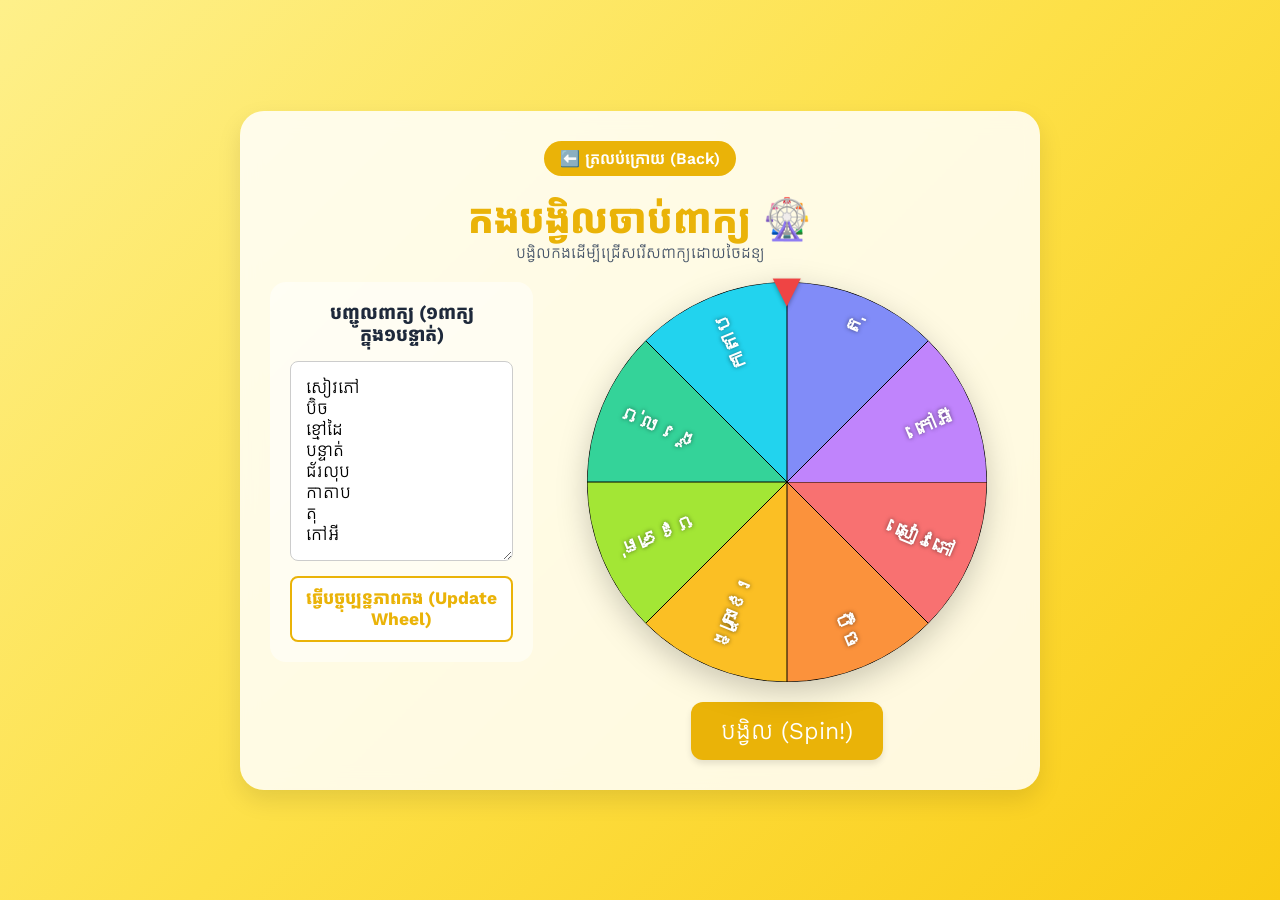
==== index.html @ 0db19d14 "Add files via upload" ====
<!DOCTYPE html>
<html lang="km">
<head>
    <meta charset="UTF-8">
    <meta name="viewport" content="width=device-width, initial-scale=1.0">
    <title>កងបង្វិលចាប់ពាក្យ - Word Spinner</title>
    <link rel="preconnect" href="https://fonts.googleapis.com">
    <link rel="preconnect" href="https://fonts.gstatic.com" crossorigin>
    <link href="https://fonts.googleapis.com/css2?family=Kantumruy+Pro:wght@400;600;700&family=Outfit:wght@400;600;700&display=swap" rel="stylesheet">
    <link rel="shortcut icon" href="../../icon/icon.png" type="image/png">
    <link rel="stylesheet" href="style.css">
</head>
<body>
    <div class="app-container" style="max-width: 800px;">
        <header class="app-header">
            <a href="../../index.html" class="btn-back">⬅️ ត្រលប់ក្រោយ (Back)</a>
            <h1 style="color: #eab308;">កងបង្វិលចាប់ពាក្យ 🎡</h1>
            <p>បង្វិលកងដើម្បីជ្រើសរើសពាក្យដោយចៃដន្យ</p>
        </header>

        <main class="spinner-area">
            <div class="input-section">
                <h3>បញ្ជូលពាក្យ (១ពាក្យក្នុង១បន្ទាត់)</h3>
                <textarea id="items-input" rows="8">សៀវភៅ
ប៊ិច
ខ្មៅដៃ
បន្ទាត់
ជ័រលុប
កាតាប
តុ
កៅអី</textarea>
                <button id="btn-update" class="btn-secondary">ធ្វើបច្ចុប្បន្នភាពកង (Update Wheel)</button>
            </div>
            
            <div class="wheel-section">
                <div class="wheel-container">
                    <canvas id="wheel-canvas" width="400" height="400"></canvas>
                    <div class="pointer">▼</div>
                </div>
                <button id="btn-spin" class="btn-large" style="background: #eab308; margin-top: 20px;">បង្វិល (Spin!)</button>
            </div>
        </main>

        <!-- Result Modal -->
        <div id="result-modal" class="modal hidden">
            <div class="modal-content">
                <h2>ទទួលបាន៖</h2>
                <h1 id="result-text" style="color: #eab308; font-size: 3rem; margin: 20px 0;">?</h1>
                <button id="btn-close-modal" class="btn-large">បិទ (Close)</button>
            </div>
        </div>
    </div>

    <script src="script.js"></script>
</body>
</html>
---- style.css ----
:root {
    --primary: #3b82f6;
    --secondary: #f43f5e;
    --bg-gradient: linear-gradient(135deg, #dbeafe, #bfdbfe, #93c5fd);
    --glass-bg: rgba(255, 255, 255, 0.85);
    --text-dark: #1e293b;
    --success: #22c55e;
    --error: #ef4444;
}

* { box-sizing: border-box; margin: 0; padding: 0; }

body {
    font-family: 'Kantumruy Pro', 'Outfit', sans-serif;
    background: var(--bg-gradient);
    min-height: 100vh;
    display: flex;
    justify-content: center;
    align-items: center;
    padding: 20px;
    color: var(--text-dark);
}

.app-container {
    width: 100%; max-width: 600px;
    background: var(--glass-bg);
    backdrop-filter: blur(10px);
    border-radius: 24px;
    padding: 30px;
    box-shadow: 0 10px 25px rgba(0,0,0,0.1);
    text-align: center;
}

.btn-back {
    display: inline-block; padding: 8px 16px;
    background: var(--primary); color: #fff;
    border-radius: 20px; text-decoration: none;
    margin-bottom: 20px; font-weight: 600;
}

.app-header h1 { font-size: 2.5rem; color: var(--primary); }
.app-header p { margin-bottom: 20px; color: #475569; }

.status-bar {
    display: flex; justify-content: space-between;
    font-size: 1.5rem; font-weight: 700;
    margin-bottom: 20px; padding: 15px;
    background: #fff; border-radius: 12px;
}
.score { color: var(--primary); }
.timer { color: var(--secondary); }

.screen { display: none; }
.screen.active { display: block; animation: fadeIn 0.3s; }

@keyframes fadeIn { from { opacity: 0; } to { opacity: 1; } }

.btn-large {
    background: var(--primary); color: white;
    border: none; padding: 15px 30px;
    font-size: 1.5rem; font-family: inherit;
    border-radius: 12px; cursor: pointer;
    box-shadow: 0 4px 6px rgba(0,0,0,0.1);
}
.btn-large:hover { background: #2563eb; transform: translateY(-2px); }

.equation-box {
    font-size: 4rem; font-weight: 700; font-family: 'Outfit', sans-serif;
    margin: 30px 0; display: flex; justify-content: center; gap: 15px;
}
.question-mark { color: var(--secondary); }

.options-grid {
    display: grid; grid-template-columns: 1fr 1fr; gap: 15px;
}
.option-btn {
    background: #fff; border: 2px solid var(--primary);
    color: var(--primary); font-size: 2rem; font-weight: 700;
    padding: 20px; border-radius: 16px; cursor: pointer;
    transition: all 0.2s; font-family: 'Outfit', sans-serif;
}
.option-btn:hover { background: var(--primary); color: #fff; }
.option-btn.correct { background: var(--success); border-color: var(--success); color: #fff; }
.option-btn.wrong { background: var(--error); border-color: var(--error); color: #fff; }

#end-screen h2 { font-size: 3rem; color: var(--secondary); margin-bottom: 10px; }
#end-screen p { font-size: 1.5rem; margin-bottom: 30px; }

/* word-spinner specific styles */
:root {
    --primary: #eab308; /* Yellow */
    --bg-gradient: linear-gradient(135deg, #fef08a, #fde047, #facc15);
}

.spinner-area {
    display: flex;
    flex-wrap: wrap;
    gap: 30px;
    align-items: flex-start;
}

.input-section {
    flex: 1;
    min-width: 250px;
    display: flex;
    flex-direction: column;
    gap: 15px;
    background: rgba(255,255,255,0.5);
    padding: 20px;
    border-radius: 16px;
}

textarea {
    width: 100%;
    padding: 15px;
    border-radius: 8px;
    border: 1px solid #ccc;
    font-family: 'Kantumruy Pro', sans-serif;
    font-size: 1.1rem;
    resize: vertical;
}

.btn-secondary {
    background: #fff;
    color: var(--primary);
    border: 2px solid var(--primary);
    padding: 10px;
    border-radius: 8px;
    font-weight: bold;
    cursor: pointer;
    font-size: 1.1rem;
    font-family: inherit;
    transition: 0.3s;
}

.btn-secondary:hover {
    background: var(--primary);
    color: #fff;
}

.wheel-section {
    flex: 2;
    min-width: 300px;
    display: flex;
    flex-direction: column;
    align-items: center;
}

.wheel-container {
    position: relative;
    width: 400px;
    height: 400px;
    filter: drop-shadow(0 10px 15px rgba(0,0,0,0.2));
}

#wheel-canvas {
    width: 100%;
    height: 100%;
    border-radius: 50%;
    transition: transform cubic-bezier(0.17, 0.67, 0.12, 0.99);
}

.pointer {
    position: absolute;
    top: -20px;
    left: 50%;
    transform: translateX(-50%);
    font-size: 3rem;
    color: #ef4444;
    text-shadow: 0 2px 4px rgba(0,0,0,0.3);
    z-index: 10;
}

/* Modal */
.modal {
    position: fixed;
    top: 0; left: 0; width: 100%; height: 100%;
    background: rgba(0,0,0,0.6);
    display: flex;
    justify-content: center;
    align-items: center;
    z-index: 1000;
}

.modal.hidden {
    display: none;
}

.modal-content {
    background: #fff;
    padding: 40px;
    border-radius: 24px;
    text-align: center;
    box-shadow: 0 25px 50px -12px rgba(0,0,0,0.25);
    animation: popIn 0.4s cubic-bezier(0.175, 0.885, 0.32, 1.275);
    min-width: 300px;
}

@keyframes popIn {
    from { transform: scale(0.8); opacity: 0; }
    to { transform: scale(1); opacity: 1; }
}

@media (max-width: 768px) {
    .wheel-container { width: 300px; height: 300px; }
}
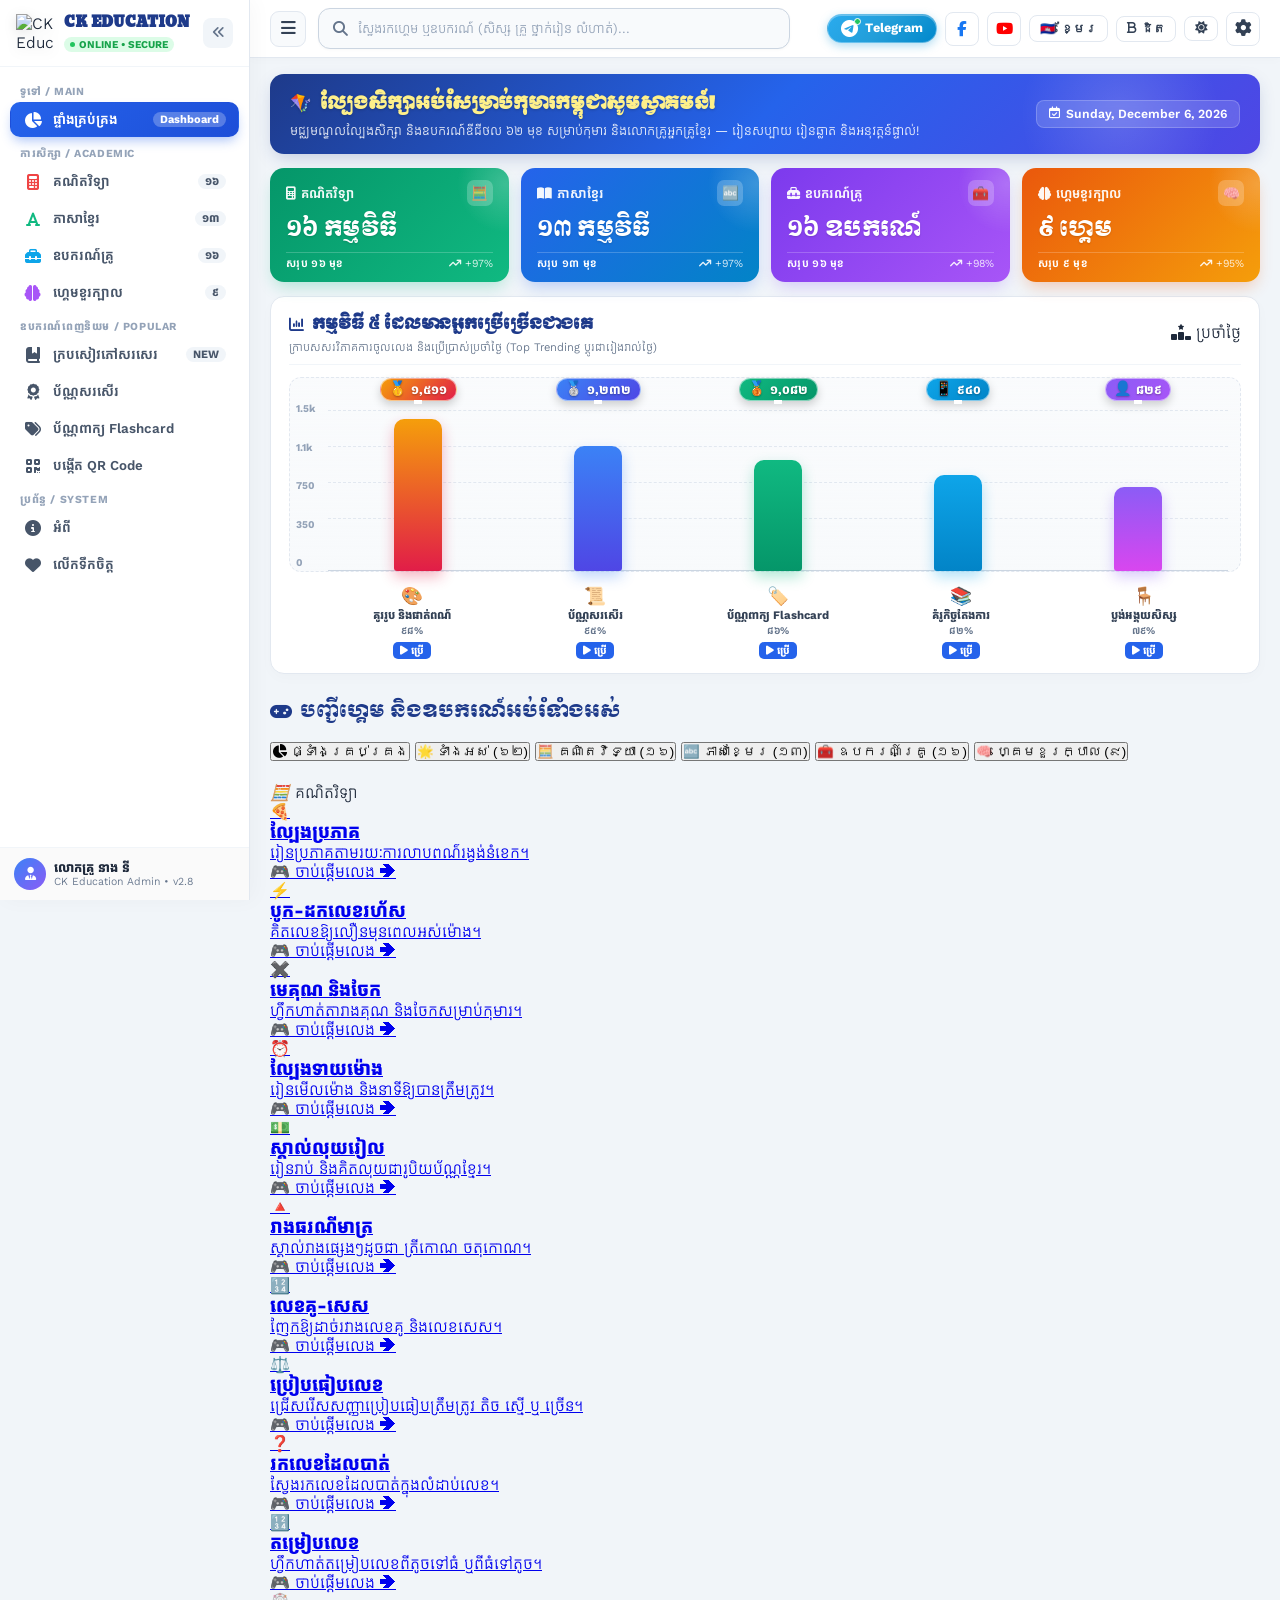
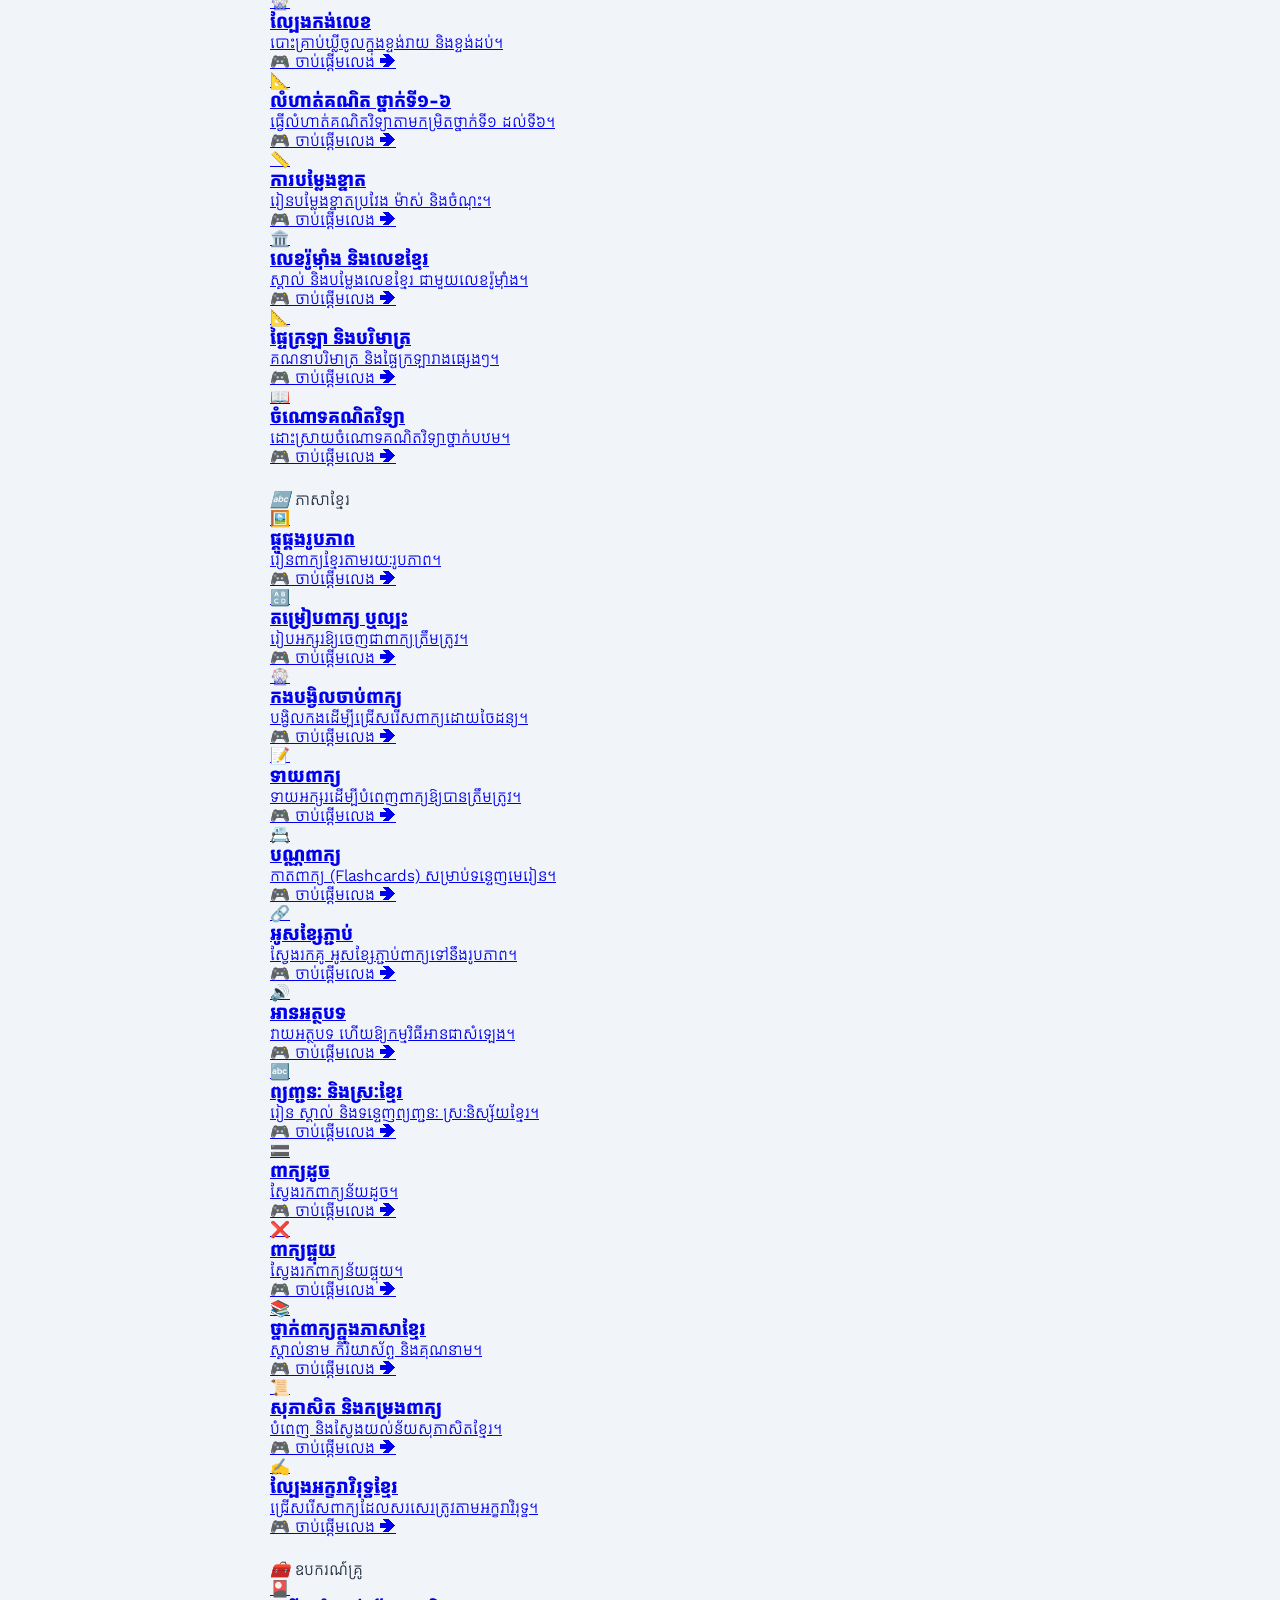
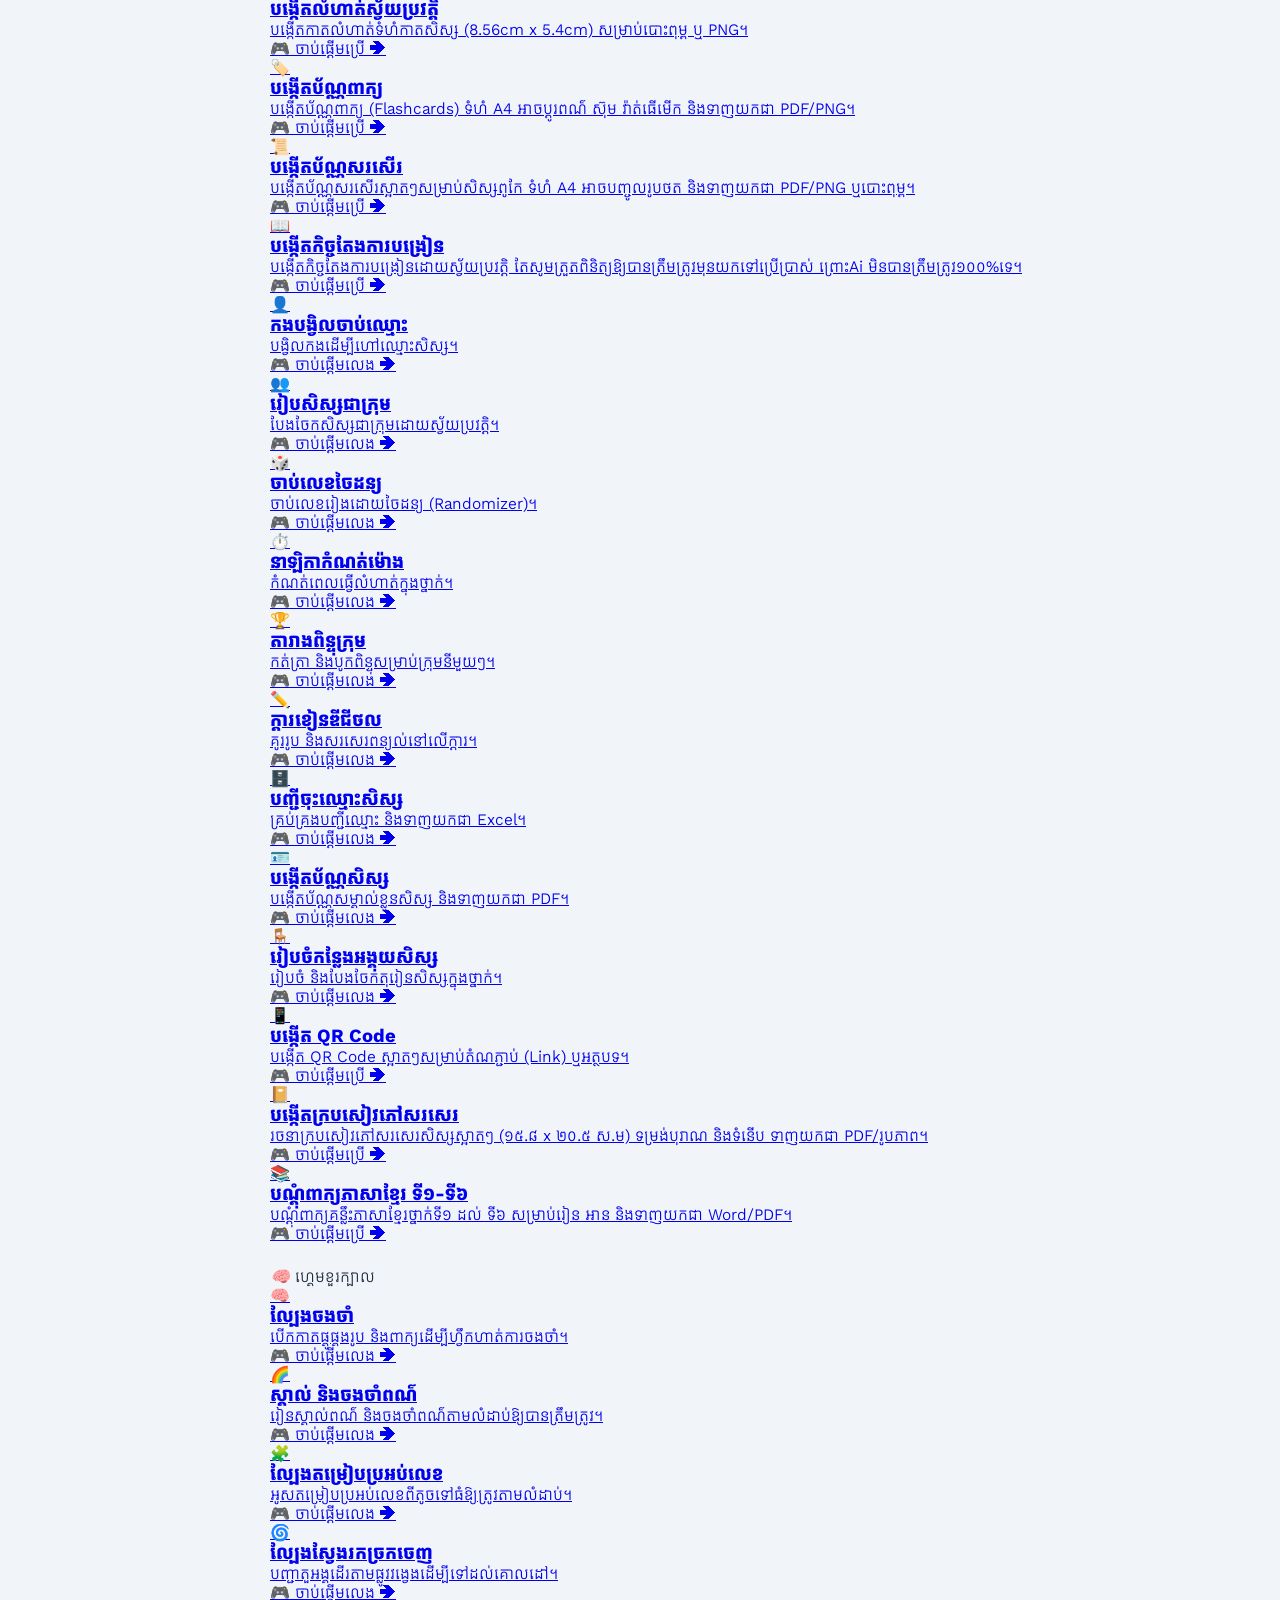
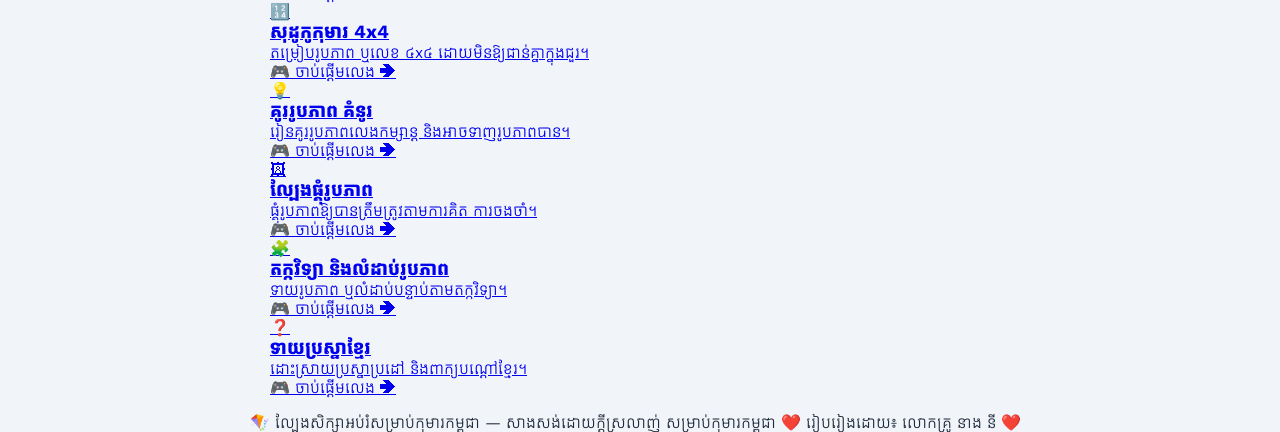
==== commit c649a796: "Add files via upload" ====
--- a/index.html
+++ b/index.html
@@ -1,56 +1,3210 @@
 <!DOCTYPE html>
 <html lang="km">
+
 <head>
-    <meta charset="UTF-8">
-    <meta name="viewport" content="width=device-width, initial-scale=1.0">
-    <title>កងបង្វិលចាប់ពាក្យ - Word Spinner</title>
-    <link rel="preconnect" href="https://fonts.googleapis.com">
-    <link rel="preconnect" href="https://fonts.gstatic.com" crossorigin>
-    <link href="https://fonts.googleapis.com/css2?family=Kantumruy+Pro:wght@400;600;700&family=Outfit:wght@400;600;700&display=swap" rel="stylesheet">
-    <link rel="shortcut icon" href="../../icon/icon.png" type="image/png">
-    <link rel="stylesheet" href="style.css">
+  <meta charset="UTF-8">
+  <meta name="viewport" content="width=device-width, initial-scale=1.0">
+  <title>CK Education — ល្បែងសិក្សាសម្រាប់កុមារកម្ពុជា</title>
+  <link rel="shortcut icon" href="icon/icon.png" type="image/png">
+  <link rel="stylesheet" href="assets/theme.css">
+  <link rel="stylesheet" href="https://cdnjs.cloudflare.com/ajax/libs/font-awesome/6.4.0/css/all.min.css">
+  <link
+    href="https://fonts.googleapis.com/css2?family=Battambang:wght@400;600;700&family=Moul&family=Kantumruy+Pro:wght@400;500;600;700&display=swap"
+    rel="stylesheet">
+
+  <style>
+    :root {
+      --sidebar-width: 250px;
+      --primary-blue: #1e40af;
+      --primary-gradient: linear-gradient(135deg, #1e40af 0%, #3b82f6 100%);
+      --bg-dashboard: #f1f5f9;
+      --card-bg: #ffffff;
+      --card-border: rgba(226, 232, 240, 0.8);
+      --text-main: #1e293b;
+      --text-muted: #64748b;
+    }
+
+    * {
+      box-sizing: border-box;
+      margin: 0;
+      padding: 0;
+    }
+
+    body {
+      font-family: 'Kantumruy Pro', 'Battambang', sans-serif;
+      background-color: var(--bg-dashboard);
+      color: var(--text-main);
+      min-height: 100vh;
+      overflow-x: hidden;
+      transition: background-color 0.3s ease;
+    }
+
+    .font-moul {
+      font-family: 'Moul', cursive;
+    }
+
+    /* Font Weight Customization (Bold vs Regular) */
+    body.font-regular {
+      font-weight: 400 !important;
+    }
+
+    body.font-regular h1,
+    body.font-regular h2,
+    body.font-regular h3,
+    body.font-regular h4,
+    body.font-regular span,
+    body.font-regular p,
+    body.font-regular div,
+    body.font-regular button,
+    body.font-regular a,
+    body.font-regular input {
+      font-weight: 400;
+    }
+
+    body.font-regular .font-bold {
+      font-weight: 500 !important;
+    }
+
+    body.font-regular .font-moul {
+      font-family: 'Moul', cursive !important;
+    }
+
+    /* App Layout Container */
+    .app-layout {
+      display: flex;
+      min-height: 100vh;
+      width: 100%;
+      position: relative;
+    }
+
+    /* Sidebar Styling (Supports In/Out Collapse) */
+    .sidebar {
+      width: var(--sidebar-width);
+      background: #ffffff;
+      border-right: 1px solid #e2e8f0;
+      display: flex;
+      flex-direction: column;
+      position: fixed;
+      top: 0;
+      bottom: 0;
+      left: 0;
+      z-index: 1000;
+      transition: transform 0.3s cubic-bezier(0.4, 0, 0.2, 1), width 0.3s ease;
+      box-shadow: 4px 0 20px rgba(0, 0, 0, 0.03);
+    }
+
+    /* Collapsed Sidebar Mode */
+    body.sidebar-collapsed .sidebar {
+      transform: translateX(-100%);
+    }
+
+    body.sidebar-collapsed .main-content {
+      margin-left: 0;
+    }
+
+    .sidebar-brand {
+      padding: 14px 16px;
+      display: flex;
+      align-items: center;
+      justify-content: space-between;
+      border-bottom: 1px solid #f1f5f9;
+    }
+
+    .brand-left {
+      display: flex;
+      align-items: center;
+      gap: 10px;
+    }
+
+    .brand-icon {
+      width: 38px;
+      height: 38px;
+      object-fit: contain;
+      filter: drop-shadow(0 3px 6px rgba(0, 0, 0, 0.1));
+    }
+
+    .brand-info h2 {
+      font-family: 'Moul', cursive;
+      font-size: 0.9rem;
+      color: #1e3a8a;
+      line-height: 1.2;
+    }
+
+    .brand-badge {
+      display: inline-flex;
+      align-items: center;
+      gap: 4px;
+      font-size: 0.65rem;
+      font-weight: 700;
+      color: #16a34a;
+      background: #dcfce7;
+      padding: 1px 6px;
+      border-radius: 999px;
+      margin-top: 2px;
+    }
+
+    .brand-badge::before {
+      content: '';
+      width: 5px;
+      height: 5px;
+      background: #22c55e;
+      border-radius: 50%;
+      animation: pulseGreen 2s infinite;
+    }
+
+    .sidebar-toggle-close {
+      background: #f1f5f9;
+      border: none;
+      width: 30px;
+      height: 30px;
+      border-radius: 8px;
+      color: #64748b;
+      cursor: pointer;
+      display: flex;
+      align-items: center;
+      justify-content: center;
+      transition: all 0.2s;
+    }
+
+    .sidebar-toggle-close:hover {
+      background: #e2e8f0;
+      color: #1e293b;
+    }
+
+    .sidebar-menu {
+      flex: 1;
+      padding: 10px 10px;
+      overflow-y: auto;
+    }
+
+    .menu-section-title {
+      font-size: 0.68rem;
+      font-weight: 700;
+      text-transform: uppercase;
+      letter-spacing: 0.6px;
+      color: #94a3b8;
+      padding: 8px 10px 4px;
+    }
+
+    .menu-item {
+      display: flex;
+      align-items: center;
+      gap: 10px;
+      padding: 8px 12px;
+      border-radius: 10px;
+      color: #475569;
+      font-size: 0.85rem;
+      font-weight: 600;
+      text-decoration: none;
+      transition: all 0.2s ease;
+      margin-bottom: 2px;
+      cursor: pointer;
+      border: 1px solid transparent;
+    }
+
+    .menu-item i {
+      font-size: 1rem;
+      width: 20px;
+      text-align: center;
+    }
+
+    .menu-item:hover {
+      background: #f8fafc;
+      color: #2563eb;
+      transform: translateX(2px);
+    }
+
+    .menu-item.active {
+      background: linear-gradient(135deg, #2563eb 0%, #1d4ed8 100%);
+      color: #ffffff;
+      box-shadow: 0 6px 12px -3px rgba(37, 99, 235, 0.4);
+    }
+
+    .menu-item.active i {
+      color: #ffffff;
+    }
+
+    .menu-count {
+      margin-left: auto;
+      font-size: 0.7rem;
+      padding: 1px 7px;
+      border-radius: 999px;
+      background: #f1f5f9;
+      color: #475569;
+      font-weight: 700;
+    }
+
+    .menu-item.active .menu-count {
+      background: rgba(255, 255, 255, 0.25);
+      color: #ffffff;
+    }
+
+    .sidebar-footer {
+      padding: 10px 14px;
+      border-top: 1px solid #f1f5f9;
+      display: flex;
+      align-items: center;
+      gap: 8px;
+      background: #fafafa;
+    }
+
+    .admin-avatar {
+      width: 32px;
+      height: 32px;
+      border-radius: 50%;
+      background: linear-gradient(135deg, #3b82f6 0%, #8b5cf6 100%);
+      display: flex;
+      align-items: center;
+      justify-content: center;
+      color: white;
+      font-size: 0.8rem;
+    }
+
+    .admin-info {
+      flex: 1;
+      overflow: hidden;
+    }
+
+    .admin-name {
+      font-size: 0.8rem;
+      font-weight: 700;
+      color: #1e293b;
+      white-space: nowrap;
+      overflow: hidden;
+      text-overflow: ellipsis;
+    }
+
+    .admin-role {
+      font-size: 0.68rem;
+      color: #64748b;
+    }
+
+    /* Main Content Area */
+    .main-content {
+      margin-left: var(--sidebar-width);
+      flex: 1;
+      min-width: 0;
+      display: flex;
+      flex-direction: column;
+      min-height: 100vh;
+      transition: margin-left 0.3s cubic-bezier(0.4, 0, 0.2, 1);
+    }
+
+    /* Top Sticky Navigation Bar */
+    .top-navbar {
+      background: #ffffff;
+      padding: 8px 20px;
+      display: flex;
+      align-items: center;
+      justify-content: space-between;
+      gap: 14px;
+      position: sticky;
+      top: 0;
+      z-index: 900;
+      border-bottom: 1px solid #e2e8f0;
+      box-shadow: 0 2px 10px rgba(0, 0, 0, 0.02);
+    }
+
+    .nav-left {
+      display: flex;
+      align-items: center;
+      gap: 12px;
+      flex: 1;
+      max-width: 520px;
+    }
+
+    /* Sidebar Toggle Button */
+    .sidebar-toggle-btn {
+      background: #f8fafc;
+      border: 1px solid #e2e8f0;
+      width: 36px;
+      height: 36px;
+      border-radius: 9px;
+      color: #334155;
+      font-size: 1.05rem;
+      cursor: pointer;
+      display: flex;
+      align-items: center;
+      justify-content: center;
+      transition: all 0.2s;
+      flex-shrink: 0;
+    }
+
+    .sidebar-toggle-btn:hover {
+      background: #2563eb;
+      color: white;
+      border-color: #2563eb;
+      box-shadow: 0 4px 10px rgba(37, 99, 235, 0.25);
+    }
+
+    .search-box-wrapper {
+      position: relative;
+      width: 100%;
+      display: flex;
+      align-items: center;
+      background: #f8fafc;
+      border: 1.5px solid #cbd5e1;
+      border-radius: 12px;
+      padding: 0 10px 0 14px;
+      gap: 10px;
+      transition: all 0.25s cubic-bezier(0.4, 0, 0.2, 1);
+      box-shadow: 0 1px 3px rgba(0, 0, 0, 0.03);
+    }
+
+    .search-box-wrapper:focus-within {
+      background: #ffffff;
+      border-color: #2563eb;
+      box-shadow: 0 0 0 3.5px rgba(37, 99, 235, 0.15), 0 2px 8px rgba(37, 99, 235, 0.08);
+    }
+
+    .search-icon {
+      color: #64748b;
+      font-size: 0.95rem;
+      flex-shrink: 0;
+      pointer-events: none;
+      transition: all 0.2s ease;
+      display: flex;
+      align-items: center;
+      justify-content: center;
+    }
+
+    .search-box-wrapper:focus-within .search-icon {
+      color: #2563eb;
+      transform: scale(1.1);
+    }
+
+    .search-box {
+      width: 100%;
+      flex: 1;
+      min-width: 0;
+      background: transparent !important;
+      border: none !important;
+      outline: none !important;
+      padding: 9px 0 !important;
+      font-size: 0.88rem;
+      line-height: 1.5;
+      color: #1e293b;
+      font-family: 'Kantumruy Pro', 'Battambang', sans-serif;
+      box-shadow: none !important;
+    }
+
+    .search-box::placeholder {
+      color: #94a3b8;
+      opacity: 1;
+      font-size: 0.84rem;
+    }
+
+    .search-clear-btn {
+      background: transparent;
+      border: none;
+      color: #94a3b8;
+      font-size: 1rem;
+      cursor: pointer;
+      padding: 4px;
+      display: none;
+      align-items: center;
+      justify-content: center;
+      border-radius: 50%;
+      transition: all 0.2s ease;
+      flex-shrink: 0;
+      line-height: 1;
+    }
+
+    .search-clear-btn:hover {
+      color: #ef4444;
+      transform: scale(1.18);
+    }
+
+    .search-clear-btn.visible {
+      display: flex;
+    }
+
+    .nav-right {
+      display: flex;
+      align-items: center;
+      gap: 8px;
+    }
+
+    .nav-pill {
+      display: inline-flex;
+      align-items: center;
+      gap: 5px;
+      padding: 5px 10px;
+      border-radius: 8px;
+      font-size: 0.78rem;
+      font-weight: 600;
+      border: 1px solid #e2e8f0;
+      background: #ffffff;
+      color: #334155;
+      cursor: pointer;
+      transition: all 0.2s ease;
+    }
+
+    .nav-pill:hover {
+      background: #f8fafc;
+      border-color: #cbd5e1;
+    }
+
+    /* Setting Dropdown Styling */
+    .setting-dropdown-wrapper {
+      position: relative;
+    }
+
+    .setting-btn {
+      width: 34px;
+      height: 34px;
+      border-radius: 8px;
+      display: flex;
+      align-items: center;
+      justify-content: center;
+      font-size: 1.05rem;
+      cursor: pointer;
+      color: #334155;
+      background: #ffffff;
+      border: 1px solid #e2e8f0;
+      transition: all 0.25s ease;
+      padding: 0;
+    }
+
+    .setting-btn:hover,
+    .setting-btn.active {
+      background: #f1f5f9;
+      color: #2563eb;
+      border-color: #cbd5e1;
+      transform: rotate(35deg);
+    }
+
+    .setting-dropdown-menu {
+      display: none;
+      position: absolute;
+      right: 0;
+      top: calc(100% + 8px);
+      min-width: 170px;
+      background: #ffffff;
+      border: 1px solid #e2e8f0;
+      border-radius: 12px;
+      box-shadow: 0 12px 30px rgba(0, 0, 0, 0.12);
+      padding: 6px;
+      z-index: 1100;
+      animation: fadeIn 0.2s ease;
+    }
+
+    .setting-dropdown-menu.show {
+      display: block;
+    }
+
+    .dropdown-item {
+      display: flex;
+      align-items: center;
+      gap: 10px;
+      padding: 9px 12px;
+      border-radius: 8px;
+      color: #334155;
+      font-size: 0.85rem;
+      font-weight: 600;
+      text-decoration: none;
+      cursor: pointer;
+      transition: all 0.15s ease;
+    }
+
+    .dropdown-item:hover {
+      background: #f8fafc;
+      color: #2563eb;
+      transform: translateX(3px);
+    }
+
+    .dropdown-item i {
+      font-size: 1rem;
+      width: 18px;
+      text-align: center;
+    }
+
+    /* Friendly Telegram Live Header Button */
+    .telegram-nav-btn {
+      display: inline-flex;
+      align-items: center;
+      gap: 7px;
+      padding: 5px 13px;
+      border-radius: 999px;
+      font-size: 0.8rem;
+      font-weight: 700;
+      text-decoration: none;
+      color: #ffffff !important;
+      background: linear-gradient(135deg, #2AABEE 0%, #229ED9 50%, #0088cc 100%);
+      box-shadow: 0 3px 10px rgba(34, 158, 217, 0.35), inset 0 1px 0 rgba(255, 255, 255, 0.3);
+      transition: all 0.25s cubic-bezier(0.34, 1.56, 0.64, 1);
+      position: relative;
+      overflow: hidden;
+      user-select: none;
+      border: 1px solid rgba(255, 255, 255, 0.3);
+      flex-shrink: 0;
+    }
+
+    .telegram-nav-btn::before {
+      content: '';
+      position: absolute;
+      top: 0;
+      left: -120%;
+      width: 60%;
+      height: 100%;
+      background: linear-gradient(90deg, transparent, rgba(255, 255, 255, 0.45), transparent);
+      transform: skewX(-25deg);
+      animation: tgShimmer 3.5s infinite;
+    }
+
+    .telegram-nav-btn:hover {
+      transform: translateY(-2px) scale(1.04);
+      box-shadow: 0 6px 20px rgba(34, 158, 217, 0.5), 0 0 0 2px rgba(42, 171, 238, 0.4);
+      color: #ffffff !important;
+    }
+
+    .telegram-nav-btn:active {
+      transform: translateY(0) scale(0.98);
+    }
+
+    .tg-icon-box {
+      display: flex;
+      align-items: center;
+      justify-content: center;
+      position: relative;
+    }
+
+    .tg-icon-box i {
+      font-size: 1.1rem;
+      color: #ffffff;
+      display: inline-block;
+      animation: tgPlaneFly 3s ease-in-out infinite;
+      transform-origin: center center;
+    }
+
+    .tg-live-dot {
+      position: absolute;
+      top: -2px;
+      right: -3px;
+      width: 7px;
+      height: 7px;
+      background-color: #22c55e;
+      border-radius: 50%;
+      border: 1.5px solid #ffffff;
+      animation: tgDotPulse 1.8s infinite;
+    }
+
+    .tg-text {
+      font-family: 'Kantumruy Pro', sans-serif;
+      letter-spacing: 0.2px;
+      line-height: 1;
+    }
+
+    /* Live Animations for Telegram */
+    @keyframes tgPlaneFly {
+
+      0%,
+      100% {
+        transform: translateY(0) rotate(0deg);
+      }
+
+      25% {
+        transform: translateY(-2px) rotate(-8deg) scale(1.08);
+      }
+
+      50% {
+        transform: translateY(0) rotate(0deg);
+      }
+
+      75% {
+        transform: translateY(1px) rotate(4deg) scale(0.96);
+      }
+    }
+
+    @keyframes tgDotPulse {
+      0% {
+        box-shadow: 0 0 0 0 rgba(34, 197, 94, 0.7);
+        transform: scale(0.95);
+      }
+
+      70% {
+        box-shadow: 0 0 0 6px rgba(34, 197, 94, 0);
+        transform: scale(1.15);
+      }
+
+      100% {
+        box-shadow: 0 0 0 0 rgba(34, 197, 94, 0);
+        transform: scale(0.95);
+      }
+    }
+
+    @keyframes tgShimmer {
+
+      0%,
+      60% {
+        left: -120%;
+      }
+
+      100% {
+        left: 220%;
+      }
+    }
+
+    /* Dark Mode Telegram */
+    body.dark-mode .telegram-nav-btn {
+      background: linear-gradient(135deg, #0284c7 0%, #0369a1 100%) !important;
+      box-shadow: 0 3px 12px rgba(2, 132, 199, 0.5), inset 0 1px 0 rgba(255, 255, 255, 0.25) !important;
+      border: 1px solid rgba(56, 189, 248, 0.4) !important;
+    }
+
+    body.dark-mode .telegram-nav-btn:hover {
+      box-shadow: 0 6px 22px rgba(56, 189, 248, 0.6), 0 0 0 2px rgba(56, 189, 248, 0.5) !important;
+    }
+
+    @media (max-width: 580px) {
+      .telegram-nav-btn .tg-text {
+        display: none;
+      }
+
+      .telegram-nav-btn {
+        padding: 6px 9px;
+      }
+    }
+
+    /* Social Navigation Buttons (Facebook, YouTube) */
+    .social-nav-btn {
+      display: inline-flex;
+      align-items: center;
+      justify-content: center;
+      width: 34px;
+      height: 34px;
+      border-radius: 8px;
+      font-size: 0.95rem;
+      text-decoration: none;
+      border: 1px solid #e2e8f0;
+      background: #ffffff;
+      transition: all 0.25s cubic-bezier(0.34, 1.56, 0.64, 1);
+      flex-shrink: 0;
+    }
+
+    .social-nav-btn.facebook-btn {
+      color: #1877f2;
+    }
+
+    .social-nav-btn.facebook-btn:hover {
+      background: #1877f2;
+      color: #ffffff !important;
+      border-color: #1877f2;
+      transform: translateY(-2px) scale(1.08);
+      box-shadow: 0 4px 12px rgba(24, 119, 242, 0.35);
+    }
+
+    .social-nav-btn.youtube-btn {
+      color: #ff0000;
+    }
+
+    .social-nav-btn.youtube-btn:hover {
+      background: #ff0000;
+      color: #ffffff !important;
+      border-color: #ff0000;
+      transform: translateY(-2px) scale(1.08);
+      box-shadow: 0 4px 12px rgba(255, 0, 0, 0.35);
+    }
+
+    .social-nav-btn:active {
+      transform: translateY(0) scale(0.96);
+    }
+
+    /* Dark Mode Social Buttons */
+    body.dark-mode .social-nav-btn {
+      background: #1e293b;
+      border-color: #334155;
+    }
+
+    body.dark-mode .social-nav-btn.facebook-btn {
+      color: #60a5fa;
+    }
+
+    body.dark-mode .social-nav-btn.facebook-btn:hover {
+      background: #1877f2;
+      color: #ffffff !important;
+      border-color: #1877f2;
+      box-shadow: 0 4px 14px rgba(24, 119, 242, 0.5);
+    }
+
+    body.dark-mode .social-nav-btn.youtube-btn {
+      color: #f87171;
+    }
+
+    body.dark-mode .social-nav-btn.youtube-btn:hover {
+      background: #ff0000;
+      color: #ffffff !important;
+      border-color: #ff0000;
+      box-shadow: 0 4px 14px rgba(255, 0, 0, 0.5);
+    }
+
+    /* Dashboard Body Container */
+    .dashboard-body {
+      padding: 16px 20px;
+      display: flex;
+      flex-direction: column;
+      gap: 14px;
+    }
+
+    /* Dashboard View Section Wrapper */
+    .dashboard-section-wrapper {
+      display: flex;
+      flex-direction: column;
+      gap: 14px;
+      transition: all 0.3s ease;
+    }
+
+    /* Welcome Banner */
+    .welcome-banner {
+      background: linear-gradient(135deg, #1e3a8a 0%, #2563eb 50%, #4f46e5 100%);
+      border-radius: 14px;
+      padding: 14px 20px;
+      color: #ffffff;
+      display: flex;
+      align-items: center;
+      justify-content: space-between;
+      position: relative;
+      overflow: hidden;
+      box-shadow: 0 6px 18px -4px rgba(30, 58, 138, 0.25);
+    }
+
+    .welcome-banner::before {
+      content: '';
+      position: absolute;
+      width: 200px;
+      height: 200px;
+      background: radial-gradient(circle, rgba(255, 255, 255, 0.15) 0%, rgba(255, 255, 255, 0) 70%);
+      top: -60px;
+      right: 40px;
+      border-radius: 50%;
+      pointer-events: none;
+    }
+
+    .welcome-text h1 {
+      font-family: 'Moul', cursive;
+      font-size: 1.08rem;
+      color: #fef08a;
+      text-shadow: 0 1px 3px rgba(0, 0, 0, 0.2);
+      margin-bottom: 3px;
+      display: flex;
+      align-items: center;
+      gap: 8px;
+    }
+
+    .welcome-text p {
+      font-size: 0.82rem;
+      opacity: 0.92;
+      line-height: 1.4;
+    }
+
+    .welcome-date-badge {
+      display: inline-flex;
+      align-items: center;
+      gap: 6px;
+      background: rgba(255, 255, 255, 0.15);
+      backdrop-filter: blur(6px);
+      padding: 6px 12px;
+      border-radius: 8px;
+      border: 1px solid rgba(255, 255, 255, 0.2);
+      font-size: 0.78rem;
+      font-weight: 600;
+      white-space: nowrap;
+    }
+
+    /* Vibrant Stat Cards Grid */
+    .stat-cards-grid {
+      display: grid;
+      grid-template-columns: repeat(4, 1fr);
+      gap: 12px;
+    }
+
+    .stat-card {
+      border-radius: 14px;
+      padding: 12px 16px;
+      color: #ffffff;
+      position: relative;
+      overflow: hidden;
+      box-shadow: 0 8px 18px -4px rgba(0, 0, 0, 0.12);
+      transition: transform 0.25s ease, box-shadow 0.25s ease;
+      display: flex;
+      flex-direction: column;
+      justify-content: space-between;
+      min-height: 96px;
+      cursor: pointer;
+      user-select: none;
+    }
+
+    .stat-card:hover {
+      transform: translateY(-3px);
+      box-shadow: 0 12px 24px -5px rgba(0, 0, 0, 0.2);
+    }
+
+    .stat-card::after {
+      content: '';
+      position: absolute;
+      top: -30%;
+      right: -20%;
+      width: 100px;
+      height: 100px;
+      background: radial-gradient(circle, rgba(255, 255, 255, 0.2) 0%, rgba(255, 255, 255, 0) 70%);
+      border-radius: 50%;
+      pointer-events: none;
+    }
+
+    .card-gradient-green {
+      background: linear-gradient(135deg, #059669 0%, #10b981 100%);
+      box-shadow: 0 8px 16px -4px rgba(16, 185, 129, 0.3);
+    }
+
+    .card-gradient-blue {
+      background: linear-gradient(135deg, #2563eb 0%, #0284c7 100%);
+      box-shadow: 0 8px 16px -4px rgba(37, 99, 235, 0.3);
+    }
+
+    .card-gradient-purple {
+      background: linear-gradient(135deg, #7c3aed 0%, #a855f7 100%);
+      box-shadow: 0 8px 16px -4px rgba(139, 92, 246, 0.3);
+    }
+
+    .card-gradient-orange {
+      background: linear-gradient(135deg, #ea580c 0%, #f59e0b 100%);
+      box-shadow: 0 8px 16px -4px rgba(234, 88, 12, 0.3);
+    }
+
+    .stat-card-header {
+      display: flex;
+      justify-content: space-between;
+      align-items: center;
+    }
+
+    .stat-title {
+      font-size: 0.82rem;
+      font-weight: 600;
+      opacity: 0.95;
+      display: flex;
+      align-items: center;
+      gap: 5px;
+      white-space: nowrap;
+    }
+
+    .stat-icon-badge {
+      width: 26px;
+      height: 26px;
+      border-radius: 7px;
+      background: rgba(255, 255, 255, 0.22);
+      display: flex;
+      align-items: center;
+      justify-content: center;
+      font-size: 0.85rem;
+      backdrop-filter: blur(4px);
+    }
+
+    .stat-value {
+      font-family: 'Moul', cursive;
+      font-size: 1.32rem;
+      margin: 4px 0 2px 0;
+      letter-spacing: 0.3px;
+      white-space: nowrap;
+      text-shadow: 0 1px 2px rgba(0, 0, 0, 0.15);
+    }
+
+    .stat-footer {
+      display: flex;
+      justify-content: space-between;
+      align-items: center;
+      font-size: 0.68rem;
+      border-top: 1px solid rgba(255, 255, 255, 0.2);
+      padding-top: 4px;
+      margin-top: 2px;
+    }
+
+    .stat-status {
+      font-weight: 600;
+      text-transform: uppercase;
+      letter-spacing: 0.3px;
+    }
+
+    .stat-category {
+      opacity: 0.9;
+    }
+
+    /* Secondary Metric Strip */
+    .secondary-stat-grid {
+      display: grid;
+      grid-template-columns: repeat(4, 1fr);
+      gap: 12px;
+    }
+
+    .sub-card {
+      background: #ffffff;
+      border: 1px solid #e2e8f0;
+      border-radius: 12px;
+      padding: 10px 14px;
+      display: flex;
+      align-items: center;
+      justify-content: space-between;
+      box-shadow: 0 3px 10px rgba(0, 0, 0, 0.02);
+      transition: all 0.2s ease;
+      cursor: pointer;
+    }
+
+    .sub-card:hover {
+      border-color: #cbd5e1;
+      transform: translateY(-2px);
+    }
+
+    .sub-card-left {
+      display: flex;
+      align-items: center;
+      gap: 10px;
+    }
+
+    .sub-card-icon {
+      width: 34px;
+      height: 34px;
+      border-radius: 10px;
+      display: flex;
+      align-items: center;
+      justify-content: center;
+      font-size: 1.15rem;
+    }
+
+    .sub-card-title {
+      font-size: 0.76rem;
+      font-weight: 700;
+      color: #475569;
+      line-height: 1.2;
+    }
+
+    .sub-card-num {
+      font-family: 'Moul', cursive;
+      font-size: 0.98rem;
+      color: #1e293b;
+      margin-top: 1px;
+    }
+
+    .sub-card-trend {
+      font-size: 0.7rem;
+      font-weight: 700;
+      padding: 2px 6px;
+      border-radius: 6px;
+      display: inline-flex;
+      align-items: center;
+      gap: 3px;
+    }
+
+    .trend-green {
+      background: #dcfce7;
+      color: #15803d;
+    }
+
+    .trend-blue {
+      background: #e0f2fe;
+      color: #0369a1;
+    }
+
+    .trend-purple {
+      background: #f3e8ff;
+      color: #7e22ce;
+    }
+
+    .trend-amber {
+      background: #fef3c7;
+      color: #b45309;
+    }
+
+    /* Analytics Grid (Top 5 Chart) */
+    .dashboard-analytics-grid {
+      display: grid;
+      grid-template-columns: 1fr;
+      gap: 14px;
+    }
+
+    .panel-card {
+      background: #ffffff;
+      border-radius: 14px;
+      border: 1px solid #e2e8f0;
+      padding: 14px 18px;
+      box-shadow: 0 4px 14px rgba(0, 0, 0, 0.02);
+    }
+
+    .panel-header {
+      display: flex;
+      justify-content: space-between;
+      align-items: center;
+      margin-bottom: 12px;
+      border-bottom: 1px solid #f1f5f9;
+      padding-bottom: 10px;
+    }
+
+    .panel-title {
+      font-family: 'Moul', cursive;
+      font-size: 0.94rem;
+      color: #1e3a8a;
+      display: flex;
+      align-items: center;
+      gap: 8px;
+    }
+
+    .panel-subtitle {
+      font-size: 0.72rem;
+      color: #64748b;
+      font-weight: normal;
+      margin-top: 2px;
+    }
+
+    /* Column Bar Chart (ក្រាបសសរ) Styling */
+    .column-chart-wrapper {
+      display: flex;
+      flex-direction: column;
+      gap: 6px;
+      margin-top: 4px;
+    }
+
+    .column-chart-stage {
+      position: relative;
+      height: 195px;
+      display: flex;
+      align-items: flex-end;
+      justify-content: space-around;
+      padding: 34px 12px 0 38px;
+      background: linear-gradient(180deg, rgba(248, 250, 252, 0.8) 0%, rgba(241, 245, 249, 0.5) 100%);
+      border-radius: 12px;
+      border: 1px dashed #e2e8f0;
+    }
+
+    .chart-grid-line {
+      position: absolute;
+      left: 38px;
+      right: 12px;
+      height: 1px;
+      border-top: 1px dashed #e2e8f0;
+      pointer-events: none;
+    }
+
+    .chart-grid-line.line-100 {
+      top: 32px;
+    }
+
+    .chart-grid-line.line-75 {
+      top: 68px;
+    }
+
+    .chart-grid-line.line-50 {
+      top: 104px;
+    }
+
+    .chart-grid-line.line-25 {
+      top: 140px;
+    }
+
+    .chart-grid-line.line-0 {
+      bottom: 0px;
+      border-top: 1.5px solid #cbd5e1;
+    }
+
+    .chart-y-axis {
+      position: absolute;
+      left: 6px;
+      top: 24px;
+      bottom: 2px;
+      display: flex;
+      flex-direction: column;
+      justify-content: space-between;
+      font-size: 0.65rem;
+      font-weight: 700;
+      color: #94a3b8;
+      pointer-events: none;
+    }
+
+    .chart-column-item {
+      display: flex;
+      flex-direction: column;
+      align-items: center;
+      justify-content: flex-end;
+      height: 100%;
+      width: 16%;
+      position: relative;
+      cursor: pointer;
+      z-index: 2;
+    }
+
+    .column-bar {
+      width: 100%;
+      max-width: 48px;
+      border-radius: 10px 10px 3px 3px;
+      position: relative;
+      transition: height 1s cubic-bezier(0.34, 1.56, 0.64, 1), transform 0.25s ease, filter 0.25s ease;
+      box-shadow: 0 4px 10px rgba(0, 0, 0, 0.1);
+      display: flex;
+      justify-content: center;
+    }
+
+    .chart-column-item:hover .column-bar {
+      transform: scaleY(1.02) scaleX(1.05);
+      filter: brightness(1.12);
+      box-shadow: 0 8px 18px rgba(0, 0, 0, 0.2);
+    }
+
+    .bar-rank-1 {
+      background: linear-gradient(180deg, #f59e0b 0%, #e11d48 100%);
+      box-shadow: 0 6px 14px rgba(225, 29, 72, 0.32);
+    }
+
+    .bar-rank-2 {
+      background: linear-gradient(180deg, #3b82f6 0%, #4f46e5 100%);
+      box-shadow: 0 6px 14px rgba(59, 130, 246, 0.32);
+    }
+
+    .bar-rank-3 {
+      background: linear-gradient(180deg, #10b981 0%, #059669 100%);
+      box-shadow: 0 6px 14px rgba(16, 185, 129, 0.32);
+    }
+
+    .bar-rank-4 {
+      background: linear-gradient(180deg, #0ea5e9 0%, #0284c7 100%);
+      box-shadow: 0 6px 14px rgba(14, 165, 233, 0.32);
+    }
+
+    .bar-rank-5 {
+      background: linear-gradient(180deg, #8b5cf6 0%, #d946ef 100%);
+      box-shadow: 0 6px 14px rgba(139, 92, 246, 0.32);
+    }
+
+    /* Floating Metric Badges with Clear Numbers & Icons */
+    .column-floating-badge {
+      position: absolute;
+      top: -34px;
+      display: inline-flex;
+      align-items: center;
+      justify-content: center;
+      gap: 4px;
+      padding: 3px 8px;
+      border-radius: 999px;
+      font-size: 0.8rem;
+      font-weight: 700;
+      font-family: 'Kantumruy Pro', sans-serif;
+      white-space: nowrap;
+      box-shadow: 0 4px 10px rgba(0, 0, 0, 0.18);
+      transition: transform 0.25s cubic-bezier(0.34, 1.56, 0.64, 1), box-shadow 0.25s ease;
+      color: #ffffff;
+      border: 1px solid rgba(255, 255, 255, 0.5);
+      text-shadow: 0 1px 2px rgba(0, 0, 0, 0.3);
+      z-index: 5;
+    }
+
+    .badge-rank-1 {
+      background: linear-gradient(135deg, #f59e0b 0%, #e11d48 100%);
+    }
+
+    .badge-rank-2 {
+      background: linear-gradient(135deg, #3b82f6 0%, #4f46e5 100%);
+    }
+
+    .badge-rank-3 {
+      background: linear-gradient(135deg, #10b981 0%, #059669 100%);
+    }
+
+    .badge-rank-4 {
+      background: linear-gradient(135deg, #0ea5e9 0%, #0284c7 100%);
+    }
+
+    .badge-rank-5 {
+      background: linear-gradient(135deg, #8b5cf6 0%, #a855f7 100%);
+    }
+
+    .column-floating-badge .badge-icon {
+      font-size: 0.88rem;
+      line-height: 1;
+      display: inline-block;
+    }
+
+    .column-floating-badge .badge-num {
+      font-weight: 700;
+      font-size: 0.78rem;
+      letter-spacing: 0.2px;
+    }
+
+    .chart-column-item:hover .column-floating-badge {
+      transform: translateY(-4px) scale(1.1);
+      box-shadow: 0 8px 18px rgba(0, 0, 0, 0.28);
+    }
+
+    .column-floating-badge::after {
+      content: '';
+      position: absolute;
+      bottom: -4px;
+      left: 50%;
+      transform: translateX(-50%);
+      border-width: 4px 4px 0 4px;
+      border-style: solid;
+      border-color: inherit transparent transparent transparent;
+    }
+
+    .column-label-row {
+      display: flex;
+      justify-content: space-around;
+      padding: 8px 8px 0 34px;
+      gap: 4px;
+    }
+
+    .column-label-item {
+      width: 16%;
+      text-align: center;
+      display: flex;
+      flex-direction: column;
+      align-items: center;
+      gap: 2px;
+    }
+
+    .column-app-icon {
+      font-size: 1.1rem;
+      transition: transform 0.2s;
+    }
+
+    .column-label-item:hover .column-app-icon {
+      transform: scale(1.2) translateY(-2px);
+    }
+
+    .column-app-name {
+      font-size: 0.72rem;
+      font-weight: 700;
+      color: #334155;
+      line-height: 1.2;
+      white-space: nowrap;
+      overflow: hidden;
+      text-overflow: ellipsis;
+      max-width: 100%;
+    }
+
+    .column-app-count {
+      font-size: 0.64rem;
+      color: #64748b;
+      font-weight: 600;
+    }
+
+    .column-action-btn {
+      margin-top: 3px;
+      display: inline-flex;
+      align-items: center;
+      gap: 3px;
+      padding: 2px 7px;
+      border-radius: 5px;
+      font-size: 0.65rem;
+      font-weight: 700;
+      color: #ffffff;
+      background: #2563eb;
+      text-decoration: none;
+      transition: all 0.2s;
+    }
+
+    .column-action-btn:hover {
+      background: #1d4ed8;
+      transform: translateY(-1px);
+      box-shadow: 0 3px 8px rgba(37, 99, 235, 0.3);
+    }
+
+    /* Games Explorer Section */
+    .explorer-header {
+      display: flex;
+      flex-wrap: wrap;
+      align-items: center;
+      justify-content: space-between;
+      gap: 12px;
+      margin-top: 8px;
+    }
+
+    .explorer-title {
+      font-family: 'Moul', cursive;
+      font-size: 1.1rem;
+      color: #1e3a8a;
+      display: flex;
+      align-items: center;
+      gap: 8px;
+    }
+
+    .games-catalog-container {
+      display: flex;
+      flex-direction: column;
+      gap: 24px;
+    }
+
+    /* Modals */
+    .about-modal {
+      display: none;
+      position: fixed;
+      top: 0;
+      left: 0;
+      width: 100%;
+      height: 100%;
+      background: rgba(0, 0, 0, 0.82);
+      backdrop-filter: blur(5px);
+      z-index: 2000;
+      justify-content: center;
+      align-items: center;
+      animation: fadeIn 0.3s ease;
+    }
+
+    .about-modal.active {
+      display: flex;
+    }
+
+    .about-modal-content {
+      position: relative;
+      max-width: 90%;
+      max-height: 90%;
+      animation: zoomIn 0.3s cubic-bezier(0.34, 1.56, 0.64, 1);
+    }
+
+    .about-modal-content img {
+      max-width: 100%;
+      max-height: 90vh;
+      border-radius: 16px;
+      box-shadow: 0 20px 50px rgba(0, 0, 0, 0.6);
+      border: 3px solid rgba(255, 255, 255, 0.2);
+    }
+
+    .close-modal {
+      position: absolute;
+      top: -16px;
+      right: -16px;
+      width: 40px;
+      height: 40px;
+      background: linear-gradient(180deg, #ff5e57 0%, #ee5a5a 100%);
+      color: white;
+      border: 2px solid white;
+      border-radius: 50%;
+      font-size: 22px;
+      font-weight: bold;
+      cursor: pointer;
+      display: flex;
+      align-items: center;
+      justify-content: center;
+      box-shadow: 0 5px 15px rgba(0, 0, 0, 0.3);
+      transition: all 0.2s;
+    }
+
+    .close-modal:hover {
+      transform: scale(1.1) rotate(90deg);
+    }
+
+    @keyframes pulseGreen {
+
+      0%,
+      100% {
+        transform: scale(1);
+        opacity: 1;
+      }
+
+      50% {
+        transform: scale(1.3);
+        opacity: 0.5;
+      }
+    }
+
+    @keyframes fadeIn {
+      from {
+        opacity: 0;
+        transform: translateY(4px);
+      }
+
+      to {
+        opacity: 1;
+        transform: translateY(0);
+      }
+    }
+
+    @keyframes zoomIn {
+      from {
+        transform: scale(0.85);
+        opacity: 0;
+      }
+
+      to {
+        transform: scale(1);
+        opacity: 1;
+      }
+    }
+
+    /* =========================================================
+       PREMIUM NIGHT / DARK MODE STYLING (Vibrant & Crystal Clear)
+       ========================================================= */
+    body.dark-mode {
+      --bg-dashboard: #0b1329;
+      --card-bg: #1e293b;
+      --card-border: #334155;
+      --text-main: #f8fafc;
+      --text-muted: #94a3b8;
+      background-color: #0b1329;
+      background-image:
+        radial-gradient(circle at 10% 10%, rgba(59, 130, 246, 0.08) 0, transparent 40%),
+        radial-gradient(circle at 90% 90%, rgba(139, 92, 246, 0.08) 0, transparent 40%),
+        radial-gradient(circle at 50% 50%, rgba(16, 185, 129, 0.05) 0, transparent 60%);
+      color: #f8fafc;
+    }
+
+    body.dark-mode .sidebar {
+      background: #111c38;
+      border-color: #1e293b;
+      box-shadow: 4px 0 25px rgba(0, 0, 0, 0.5);
+    }
+
+    body.dark-mode .sidebar-brand {
+      border-color: #1e293b;
+      background: #0d162d;
+    }
+
+    body.dark-mode .brand-info h2 {
+      color: #93c5fd;
+      text-shadow: 0 0 12px rgba(147, 197, 253, 0.3);
+    }
+
+    body.dark-mode .sidebar-footer {
+      border-color: #1e293b;
+      background: #0d162d;
+    }
+
+    body.dark-mode .top-navbar {
+      background: #111c38;
+      border-color: #1e293b;
+      box-shadow: 0 4px 20px rgba(0, 0, 0, 0.3);
+    }
+
+    body.dark-mode .search-box-wrapper {
+      background: #0b1329;
+      border-color: #334155;
+    }
+
+    body.dark-mode .search-box-wrapper:focus-within {
+      background: #111c38;
+      border-color: #60a5fa;
+      box-shadow: 0 0 0 3.5px rgba(96, 165, 250, 0.22);
+    }
+
+    body.dark-mode .search-box {
+      color: #f8fafc;
+    }
+
+    body.dark-mode .search-box::placeholder {
+      color: #64748b;
+    }
+
+    body.dark-mode .search-icon {
+      color: #64748b;
+    }
+
+    body.dark-mode .search-box-wrapper:focus-within .search-icon {
+      color: #60a5fa;
+    }
+
+    body.dark-mode .search-clear-btn {
+      color: #64748b;
+    }
+
+    body.dark-mode .search-clear-btn:hover {
+      color: #f87171;
+    }
+
+    body.dark-mode .nav-pill,
+    body.dark-mode .sidebar-toggle-btn,
+    body.dark-mode .sidebar-toggle-close {
+      background: #1e293b;
+      border-color: #334155;
+      color: #f8fafc;
+    }
+
+    body.dark-mode .nav-pill:hover,
+    body.dark-mode .sidebar-toggle-btn:hover {
+      background: #334155;
+      color: #ffffff;
+      border-color: #475569;
+    }
+
+    body.dark-mode .menu-item {
+      color: #cbd5e1;
+    }
+
+    body.dark-mode .menu-item:hover {
+      background: #1e293b;
+      color: #60a5fa;
+    }
+
+    body.dark-mode .panel-card,
+    body.dark-mode .sub-card {
+      background: #152243;
+      border-color: #23355d;
+      box-shadow: 0 8px 24px rgba(0, 0, 0, 0.3);
+    }
+
+    body.dark-mode .panel-header {
+      border-color: #23355d;
+    }
+
+    body.dark-mode .admin-name,
+    body.dark-mode .popular-name,
+    body.dark-mode .sub-card-num,
+    body.dark-mode .explorer-title,
+    body.dark-mode .panel-title {
+      color: #ffffff !important;
+      text-shadow: 0 1px 2px rgba(0, 0, 0, 0.5);
+    }
+
+    body.dark-mode .panel-subtitle,
+    body.dark-mode .sub-card-title {
+      color: #94a3b8 !important;
+    }
+
+    /* Game Card Crystal Clear in Night Mode */
+    body.dark-mode .game-card {
+      background: linear-gradient(165deg, #18284e 0%, #101c38 100%) !important;
+      border: 1.5px solid rgba(255, 255, 255, 0.12) !important;
+      box-shadow: 0 10px 25px -4px rgba(0, 0, 0, 0.5), inset 0 1px 0 rgba(255, 255, 255, 0.1) !important;
+    }
+
+    body.dark-mode .game-card:hover {
+      border-color: #60a5fa !important;
+      box-shadow: 0 20px 35px -5px rgba(0, 0, 0, 0.7), 0 0 25px rgba(96, 165, 250, 0.25) !important;
+      transform: perspective(1000px) rotateX(4deg) translateY(-8px) !important;
+    }
+
+    body.dark-mode .game-card .icon {
+      background: linear-gradient(135deg, #243b6e 0%, #17284f 100%) !important;
+      border: 1px solid rgba(255, 255, 255, 0.18) !important;
+      box-shadow: 0 4px 14px rgba(0, 0, 0, 0.3) !important;
+    }
+
+    body.dark-mode .game-card h3 {
+      color: #ffffff !important;
+      font-weight: 700 !important;
+      text-shadow: 0 2px 4px rgba(0, 0, 0, 0.8) !important;
+    }
+
+    body.dark-mode .game-card:hover h3 {
+      color: #93c5fd !important;
+      text-shadow: 0 0 10px rgba(147, 197, 253, 0.6) !important;
+    }
+
+    body.dark-mode .game-card p {
+      color: #cbd5e1 !important;
+      opacity: 0.95 !important;
+      line-height: 1.5 !important;
+    }
+
+    /* Category Filter Bar in Night Mode */
+    body.dark-mode .category-filter-bar {
+      background: #111c38 !important;
+      border: 1px solid #23355d !important;
+      box-shadow: 0 10px 30px rgba(0, 0, 0, 0.4) !important;
+    }
+
+    body.dark-mode .setting-dropdown-menu {
+      background: #111c38 !important;
+      border-color: #23355d !important;
+      box-shadow: 0 12px 30px rgba(0, 0, 0, 0.5) !important;
+    }
+
+    body.dark-mode .dropdown-item {
+      color: #f8fafc !important;
+    }
+
+    body.dark-mode .dropdown-item:hover {
+      background: #1e293b !important;
+      color: #60a5fa !important;
+    }
+
+    body.dark-mode .cat-filter-btn {
+      background: linear-gradient(180deg, #1f2f56 0%, #152243 100%) !important;
+      color: #e2e8f0 !important;
+      box-shadow: 0 4px 0 #0d162d, 0 6px 14px rgba(0, 0, 0, 0.3) !important;
+    }
+
+    body.dark-mode .cat-filter-btn.active {
+      color: #ffffff !important;
+      box-shadow: 0 4px 0 #0d162d, 0 8px 18px rgba(0, 0, 0, 0.4) !important;
+    }
+
+    /* Column Chart Stage in Night Mode */
+    body.dark-mode .column-chart-stage {
+      background: linear-gradient(180deg, rgba(17, 28, 56, 0.9) 0%, rgba(13, 22, 45, 0.9) 100%) !important;
+      border-color: #23355d !important;
+    }
+
+    body.dark-mode .chart-grid-line {
+      border-color: #23355d !important;
+    }
+
+    body.dark-mode .chart-grid-line.line-0 {
+      border-color: #475569 !important;
+    }
+
+    body.dark-mode .column-app-name {
+      color: #ffffff !important;
+      text-shadow: 0 1px 2px rgba(0, 0, 0, 0.5) !important;
+    }
+
+    /* Footer in Night Mode */
+    body.dark-mode .site-footer {
+      color: #94a3b8 !important;
+    }
+
+    /* Responsive */
+    @media (max-width: 1100px) {
+
+      .stat-cards-grid,
+      .secondary-stat-grid {
+        grid-template-columns: repeat(2, 1fr);
+      }
+
+      .dashboard-analytics-grid {
+        grid-template-columns: 1fr;
+      }
+    }
+
+    @media (max-width: 768px) {
+      .sidebar {
+        transform: translateX(-100%);
+      }
+
+      .sidebar.open {
+        transform: translateX(0);
+      }
+
+      .main-content {
+        margin-left: 0;
+      }
+
+      .top-navbar {
+        padding: 8px 10px;
+        gap: 8px;
+      }
+
+      .nav-left {
+        gap: 8px;
+      }
+
+      .search-box-wrapper {
+        padding: 0 8px 0 12px;
+        gap: 8px;
+      }
+
+      .search-box {
+        padding: 7px 0 !important;
+        font-size: 0.82rem;
+      }
+
+      .search-icon {
+        font-size: 0.88rem;
+      }
+
+      .dashboard-body {
+        padding: 12px;
+      }
+
+      .welcome-banner {
+        flex-direction: column;
+        align-items: flex-start;
+        gap: 10px;
+      }
+
+      .stat-cards-grid,
+      .secondary-stat-grid {
+        grid-template-columns: 1fr;
+      }
+    }
+
+    @media (max-width: 580px) {
+      .top-navbar {
+        padding: 6px 8px;
+        gap: 6px;
+      }
+
+      .nav-left {
+        gap: 6px;
+      }
+
+      .search-box-wrapper {
+        padding: 0 6px 0 10px;
+        gap: 6px;
+        border-radius: 10px;
+      }
+
+      .search-box {
+        padding: 6px 0 !important;
+        font-size: 0.78rem;
+      }
+
+      .search-icon {
+        font-size: 0.82rem;
+      }
+
+      .nav-right {
+        gap: 4px;
+      }
+
+      .nav-pill {
+        padding: 4px 7px;
+        font-size: 0.72rem;
+      }
+
+      .social-nav-btn {
+        width: 28px;
+        height: 28px;
+        font-size: 0.8rem;
+        border-radius: 6px;
+      }
+    }
+  </style>
 </head>
+
 <body>
-    <div class="app-container" style="max-width: 800px;">
-        <header class="app-header">
-            <a href="../../index.html" class="btn-back">⬅️ ត្រលប់ក្រោយ (Back)</a>
-            <h1 style="color: #eab308;">កងបង្វិលចាប់ពាក្យ 🎡</h1>
-            <p>បង្វិលកងដើម្បីជ្រើសរើសពាក្យដោយចៃដន្យ</p>
-        </header>
-
-        <main class="spinner-area">
-            <div class="input-section">
-                <h3>បញ្ជូលពាក្យ (១ពាក្យក្នុង១បន្ទាត់)</h3>
-                <textarea id="items-input" rows="8">សៀវភៅ
-ប៊ិច
-ខ្មៅដៃ
-បន្ទាត់
-ជ័រលុប
-កាតាប
-តុ
-កៅអី</textarea>
-                <button id="btn-update" class="btn-secondary">ធ្វើបច្ចុប្បន្នភាពកង (Update Wheel)</button>
+  <div class="krama-bar"></div>
+
+  <div class="app-layout">
+
+    <!-- Left Navigation Sidebar (Collapsible In/Out) -->
+    <aside class="sidebar" id="appSidebar">
+      <div class="sidebar-brand">
+        <div class="brand-left">
+          <img src="icon/icon.png" alt="CK Education" class="brand-icon">
+          <div class="brand-info">
+            <h2>CK EDUCATION</h2>
+            <span class="brand-badge" data-i18n="badge_online">ONLINE • SECURE</span>
+          </div>
+        </div>
+        <button class="sidebar-toggle-close" onclick="toggleSidebar()" title="បិទ/លាក់ Sidebar">
+          <i class="fa-solid fa-angles-left"></i>
+        </button>
+      </div>
+
+      <nav class="sidebar-menu">
+        <div class="menu-section-title" data-i18n="menu_sec_main">ទូទៅ / MAIN</div>
+        <a href="javascript:void(0)" class="menu-item active" id="sidebar-menu-dashboard"
+          onclick="showDashboard(); switchSidebarTab(this);">
+          <i class="fa-solid fa-chart-pie"></i>
+          <span data-i18n="menu_dashboard">ផ្ទាំងគ្រប់គ្រង</span>
+          <span class="menu-count">Dashboard</span>
+        </a>
+
+        <div class="menu-section-title" data-i18n="menu_sec_academic">ការសិក្សា / ACADEMIC</div>
+        <a href="#catalog-section" class="menu-item" id="sidebar-menu-math"
+          onclick="filterCategory('math', true); switchSidebarTab(this);">
+          <i class="fa-solid fa-calculator" style="color: #ef4444;"></i>
+          <span data-i18n="cat_math">គណិតវិទ្យា</span>
+          <span class="menu-count" data-i18n="count_math">១៦</span>
+        </a>
+        <a href="#catalog-section" class="menu-item" id="sidebar-menu-khmer"
+          onclick="filterCategory('khmer', true); switchSidebarTab(this);">
+          <i class="fa-solid fa-font" style="color: #10b981;"></i>
+          <span data-i18n="cat_khmer">ភាសាខ្មែរ</span>
+          <span class="menu-count" data-i18n="count_khmer">១៣</span>
+        </a>
+        <a href="#catalog-section" class="menu-item" id="sidebar-menu-tools"
+          onclick="filterCategory('tools', true); switchSidebarTab(this);">
+          <i class="fa-solid fa-toolbox" style="color: #0ea5e9;"></i>
+          <span data-i18n="cat_tools">ឧបករណ៍គ្រូ</span>
+          <span class="menu-count" data-i18n="count_tools">១៦</span>
+        </a>
+        <a href="#catalog-section" class="menu-item" id="sidebar-menu-brain"
+          onclick="filterCategory('brain', true); switchSidebarTab(this);">
+          <i class="fa-solid fa-brain" style="color: #a855f7;"></i>
+          <span data-i18n="cat_brain">ហ្គេមខួរក្បាល</span>
+          <span class="menu-count" data-i18n="count_brain">៩</span>
+        </a>
+
+        <div class="menu-section-title" data-i18n="menu_sec_popular">ឧបករណ៍ពេញនិយម / POPULAR</div>
+        <a href="games/notebook_cover/index.html" class="menu-item">
+          <i class="fa-solid fa-book-bookmark text-pink-500"></i>
+          <span data-i18n="pop_cover">ក្របសៀវភៅសរសេរ</span>
+          <span class="menu-count">NEW</span>
+        </a>
+        <a href="games/certificate_maker/index.html" class="menu-item">
+          <i class="fa-solid fa-award text-yellow-500"></i>
+          <span data-i18n="pop_cert">ប័ណ្ណសរសើរ</span>
+        </a>
+        <a href="games/flashcard_maker/index.html" class="menu-item">
+          <i class="fa-solid fa-tags text-indigo-500"></i>
+          <span data-i18n="pop_flashcard">ប័ណ្ណពាក្យ Flashcard</span>
+        </a>
+        <a href="games/create_qr/index.html" class="menu-item">
+          <i class="fa-solid fa-qrcode text-emerald-500"></i>
+          <span data-i18n="pop_qr">បង្កើត QR Code</span>
+        </a>
+
+        <div class="menu-section-title" data-i18n="menu_sec_system">ប្រព័ន្ធ / SYSTEM</div>
+        <a href="javascript:void(0)" onclick="openAboutModal()" class="menu-item">
+          <i class="fa-solid fa-circle-info text-teal-500"></i>
+          <span data-i18n="btn_about">អំពីប្រព័ន្ធ</span>
+        </a>
+        <a href="javascript:void(0)" onclick="openGiftModal()" class="menu-item">
+          <i class="fa-solid fa-heart text-rose-500"></i>
+          <span data-i18n="btn_gift">លើកទឹកចិត្ត</span>
+        </a>
+      </nav>
+
+      <div class="sidebar-footer">
+        <div class="admin-avatar">
+          <i class="fa-solid fa-user-tie"></i>
+        </div>
+        <div class="admin-info">
+          <div class="admin-name" data-i18n="admin_name">លោកគ្រូ នាង នី</div>
+          <div class="admin-role">CK Education Admin • v2.8</div>
+        </div>
+      </div>
+    </aside>
+
+    <!-- Main Content Panel -->
+    <main class="main-content" id="dashboard-top">
+
+      <!-- Top Sticky Navigation Bar -->
+      <header class="top-navbar">
+        <div class="nav-left">
+          <!-- Sidebar Toggle In/Out Button (Always accessible) -->
+          <button class="sidebar-toggle-btn" id="sidebarToggleBtn" onclick="toggleSidebar()"
+            title="បើក/បិទ របារចំហៀង (Sidebar In/Out)">
+            <i class="fa-solid fa-bars"></i>
+          </button>
+
+          <div class="search-box-wrapper">
+            <i class="fa-solid fa-magnifying-glass search-icon"></i>
+            <input type="text" id="globalSearchInput" class="search-box" data-i18n-ph="search_placeholder"
+              placeholder="ស្វែងរកហ្គេម ឬឧបករណ៍ (សិស្ស គ្រូ ថ្នាក់រៀន លំហាត់)..." oninput="handleSearch(this.value)"
+              autocomplete="off" spellcheck="false">
+            <button type="button" class="search-clear-btn" id="searchClearBtn" onclick="clearSearch()"
+              title="លុបការស្វែងរក (Clear search)">
+              <i class="fa-solid fa-circle-xmark"></i>
+            </button>
+          </div>
+        </div>
+
+        <div class="nav-right">
+          <!-- Friendly Live Telegram Button -->
+          <a href="https://t.me/mrneangny" target="_blank" rel="noopener noreferrer" class="telegram-nav-btn"
+            title="ទាក់ទងតាម Telegram: @mrneangny (លោកគ្រូ នាង នី)">
+            <span class="tg-icon-box">
+              <i class="fa-brands fa-telegram"></i>
+              <span class="tg-live-dot"></span>
+            </span>
+            <span class="tg-text">Telegram</span>
+          </a>
+
+          <!-- Facebook Button -->
+          <a href="https://web.facebook.com/profile.php?id=61591340289854" target="_blank" rel="noopener noreferrer"
+            class="social-nav-btn facebook-btn" title="Facebook: CamboTech Edu">
+            <i class="fa-brands fa-facebook-f"></i>
+          </a>
+
+          <!-- YouTube Button -->
+          <a href="https://www.youtube.com/@cambotech_edu" target="_blank" rel="noopener noreferrer"
+            class="social-nav-btn youtube-btn" title="YouTube: @cambotech_edu">
+            <i class="fa-brands fa-youtube"></i>
+          </a>
+
+          <!-- Language Switcher (Khmer <-> English) -->
+          <button class="nav-pill" id="langSwitchBtn" onclick="toggleLanguage()" title="ប្តូរភាសា / Switch Language">
+            <span id="langFlag">🇰🇭</span>
+            <span class="font-bold" id="langText">ខ្មែរ</span>
+          </button>
+
+          <!-- Font Weight Toggle (Bold <-> Regular) -->
+          <button class="nav-pill" id="fontWeightNavBtn" onclick="toggleFontWeight()"
+            title="ប្តូរកម្រាស់អក្សរ ដិត/ធម្មតា (Font Weight: Bold/Regular)">
+            <i class="fa-solid fa-bold" id="fontWeightNavIcon"></i>
+            <span class="text-xs font-bold" id="fontWeightNavText">ដិត</span>
+          </button>
+
+          <button class="nav-pill" onclick="toggleTheme()" title="ប្តូររចនាបថ យប់/ថ្ងៃ / Theme Mode">
+            <i class="fa-solid fa-sun" id="themeIcon"></i>
+          </button>
+
+          <!-- Setting Icon Button with Dropdown (containing លើកទឹកចិត្ត & អំពី) -->
+          <div class="setting-dropdown-wrapper" id="settingDropdownWrapper">
+            <button class="nav-pill setting-btn" id="settingBtn" onclick="toggleSettingDropdown(event)"
+              title="ការកំណត់ / Settings">
+              <i class="fa-solid fa-gear"></i>
+            </button>
+            <div class="setting-dropdown-menu" id="settingDropdownMenu">
+              <a class="dropdown-item" onclick="toggleFontWeight(); closeSettingDropdown();"
+                id="fontWeightDropdownItem">
+                <i class="fa-solid fa-bold" id="fontWeightDropdownIcon" style="color: #6366f1;"></i>
+                <span id="fontWeightDropdownText" data-i18n="btn_font_weight">កម្រាស់អក្សរ (ដិត/ធម្មតា)</span>
+              </a>
+              <a class="dropdown-item" onclick="openGiftModal(); closeSettingDropdown();">
+                <i class="fa-solid fa-heart" style="color: #f43f5e;"></i>
+                <span data-i18n="btn_gift">លើកទឹកចិត្ត</span>
+              </a>
+              <a class="dropdown-item" onclick="openAboutModal(); closeSettingDropdown();">
+                <i class="fa-solid fa-circle-info" style="color: #0d9488;"></i>
+                <span data-i18n="btn_about">អំពីប្រព័ន្ធ</span>
+              </a>
             </div>
-            
-            <div class="wheel-section">
-                <div class="wheel-container">
-                    <canvas id="wheel-canvas" width="400" height="400"></canvas>
-                    <div class="pointer">▼</div>
+          </div>
+        </div>
+      </header>
+
+      <!-- Dashboard Body Content -->
+      <div class="dashboard-body">
+
+        <!-- WRAPPER FOR DASHBOARD VIEW (Can be shown or hidden when filtering games) -->
+        <div id="dashboardSection" class="dashboard-section-wrapper">
+
+          <!-- Welcome Banner with User's requested Title -->
+          <section class="welcome-banner">
+            <div class="welcome-text">
+              <h1>
+                <span>🪁</span>
+                <span data-i18n="welcome_title">ល្បែងសិក្សាអប់រំសម្រាប់កុមារកម្ពុជាសូមស្វាគមន៍!</span>
+              </h1>
+              <p data-i18n="welcome_desc">មជ្ឈមណ្ឌលល្បែងសិក្សា និងឧបករណ៍ឌីជីថល ៦០ មុខ សម្រាប់កុមារ
+                និងលោកគ្រូអ្នកគ្រូខ្មែរ — រៀនសប្បាយ រៀនឆ្លាត
+                និងអនុវត្តន៍ផ្ទាល់!</p>
+            </div>
+            <div class="welcome-date-badge">
+              <i class="fa-regular fa-calendar-check text-yellow-300"></i>
+              <span id="currentDateDisplay">ថ្ងៃនេះ ឆ្នាំ២០២៦</span>
+            </div>
+          </section>
+
+          <!-- Compact & Vibrant Category Stat Cards Grid -->
+          <section class="stat-cards-grid">
+
+            <!-- Card 1: Math (គណិតវិទ្យា) -->
+            <div class="stat-card card-gradient-green"
+              onclick="filterCategory('math', true); switchSidebarTab(document.getElementById('sidebar-menu-math'));">
+              <div class="stat-card-header">
+                <span class="stat-title">
+                  <i class="fa-solid fa-calculator"></i> <span data-i18n="cat_math">គណិតវិទ្យា</span>
+                </span>
+                <div class="stat-icon-badge">
+                  🧮
                 </div>
-                <button id="btn-spin" class="btn-large" style="background: #eab308; margin-top: 20px;">បង្វិល (Spin!)</button>
+              </div>
+              <div class="stat-value" data-i18n="sub_math_val">១៦ កម្មវិធី</div>
+              <div class="stat-footer">
+                <span class="stat-status" data-i18n="count_math_badge">សរុប ១៦ មុខ</span>
+                <span class="stat-category"><i class="fa-solid fa-arrow-trend-up"></i> +97%</span>
+              </div>
             </div>
-        </main>
-
-        <!-- Result Modal -->
-        <div id="result-modal" class="modal hidden">
-            <div class="modal-content">
-                <h2>ទទួលបាន៖</h2>
-                <h1 id="result-text" style="color: #eab308; font-size: 3rem; margin: 20px 0;">?</h1>
-                <button id="btn-close-modal" class="btn-large">បិទ (Close)</button>
+
+            <!-- Card 2: Khmer (ភាសាខ្មែរ) -->
+            <div class="stat-card card-gradient-blue"
+              onclick="filterCategory('khmer', true); switchSidebarTab(document.getElementById('sidebar-menu-khmer'));">
+              <div class="stat-card-header">
+                <span class="stat-title">
+                  <i class="fa-solid fa-book-open"></i> <span data-i18n="cat_khmer">ភាសាខ្មែរ</span>
+                </span>
+                <div class="stat-icon-badge">
+                  🔤
+                </div>
+              </div>
+              <div class="stat-value" data-i18n="sub_khmer_val">១៣ កម្មវិធី</div>
+              <div class="stat-footer">
+                <span class="stat-status" data-i18n="count_khmer_badge">សរុប ១៣ មុខ</span>
+                <span class="stat-category"><i class="fa-solid fa-arrow-trend-up"></i> +97%</span>
+              </div>
             </div>
+
+            <!-- Card 3: Teacher Tools (ឧបករណ៍គ្រូ) -->
+            <div class="stat-card card-gradient-purple"
+              onclick="filterCategory('tools', true); switchSidebarTab(document.getElementById('sidebar-menu-tools'));">
+              <div class="stat-card-header">
+                <span class="stat-title">
+                  <i class="fa-solid fa-toolbox"></i> <span data-i18n="cat_tools">ឧបករណ៍គ្រូ</span>
+                </span>
+                <div class="stat-icon-badge">
+                  🧰
+                </div>
+              </div>
+              <div class="stat-value" data-i18n="sub_tools_val">១៦ ឧបករណ៍</div>
+              <div class="stat-footer">
+                <span class="stat-status" data-i18n="count_tools_badge">សរុប ១៦ មុខ</span>
+                <span class="stat-category"><i class="fa-solid fa-arrow-trend-up"></i> +98%</span>
+              </div>
+            </div>
+
+            <!-- Card 4: Brain Games (ហ្គេមខួរក្បាល) -->
+            <div class="stat-card card-gradient-orange"
+              onclick="filterCategory('brain', true); switchSidebarTab(document.getElementById('sidebar-menu-brain'));">
+              <div class="stat-card-header">
+                <span class="stat-title">
+                  <i class="fa-solid fa-brain"></i> <span data-i18n="cat_brain">ហ្គេមខួរក្បាល</span>
+                </span>
+                <div class="stat-icon-badge">
+                  🧠
+                </div>
+              </div>
+              <div class="stat-value" data-i18n="sub_brain_val">៩ ហ្គេម</div>
+              <div class="stat-footer">
+                <span class="stat-status" data-i18n="count_brain_badge">សរុប ៩ មុខ</span>
+                <span class="stat-category"><i class="fa-solid fa-arrow-trend-up"></i> +95%</span>
+              </div>
+            </div>
+
+          </section>
+
+          <!-- Middle Analytics Row: Top 5 Column Bar Chart -->
+          <section class="dashboard-analytics-grid" id="analytics-section">
+
+            <!-- Top 5 Column Bar Chart (ក្រាបសសរ) -->
+            <div class="panel-card">
+              <div class="panel-header">
+                <div>
+                  <h3 class="panel-title">
+                    <i class="fa-solid fa-chart-column text-blue-600"></i> <span data-i18n="chart_title">កម្មវិធី ៥
+                      ដែលមានអ្នកប្រើច្រើនជាងគេ</span>
+                  </h3>
+                  <p class="panel-subtitle" data-i18n="chart_subtitle">ក្រាបសសរវិភាគការចូលលេង និងប្រើប្រាស់ប្រចាំថ្ងៃ
+                    (Top
+                    Trending ប្តូរជារៀងរាល់ថ្ងៃ)</p>
+                </div>
+                <span
+                  class="px-2.5 py-0.5 bg-blue-50 text-blue-700 text-xs font-bold rounded-md border border-blue-200">
+                  <i class="fa-solid fa-ranking-star mr-1"></i> <span data-i18n="badge_chart">ប្រចាំថ្ងៃ</span>
+                </span>
+              </div>
+
+              <div class="column-chart-wrapper">
+                <!-- Column Bars Stage -->
+                <div class="column-chart-stage" id="dailyTop5Stage">
+                  <!-- Y-Axis markers -->
+                  <div class="chart-y-axis">
+                    <span>1.5k</span>
+                    <span>1.1k</span>
+                    <span>750</span>
+                    <span>350</span>
+                    <span>0</span>
+                  </div>
+                  <div class="chart-grid-line line-100"></div>
+                  <div class="chart-grid-line line-75"></div>
+                  <div class="chart-grid-line line-50"></div>
+                  <div class="chart-grid-line line-25"></div>
+                  <div class="chart-grid-line line-0"></div>
+
+                  <!-- 5 Dynamic Column Bars populated by renderDailyTop5() -->
+                </div>
+
+                <!-- Column Bottom Labels & Actions -->
+                <div class="column-label-row" id="dailyTop5Labels">
+                  <!-- 5 Dynamic Column Labels populated by renderDailyTop5() -->
+                </div>
+              </div>
+            </div>
+
+          </section>
+
+        </div> <!-- END OF DASHBOARD VIEW SECTION -->
+
+        <!-- Games Catalog Header & Filter Bar -->
+        <section class="explorer-header" id="catalog-section">
+          <div class="explorer-title">
+            <i class="fa-solid fa-gamepad text-blue-600"></i>
+            <span id="catalogTitleHeading" data-i18n="catalog_heading">បញ្ជីហ្គេម និងឧបករណ៍អប់រំទាំងអស់</span>
+          </div>
+        </section>
+
+        <!-- Category Capsule Bar (With Back to Dashboard Button) -->
+        <nav class="category-filter-bar" style="margin-bottom: 8px;">
+          <button class="cat-filter-btn" data-target="dashboard" onclick="showDashboard()">
+            <i class="fa-solid fa-chart-pie mr-1"></i> <span data-i18n="menu_dashboard">ផ្ទាំងគ្រប់គ្រង</span>
+          </button>
+          <button class="cat-filter-btn active" data-target="all" onclick="filterCategory('all', true)">
+            <span data-i18n="pill_all">🌟 ទាំងអស់ (៦២)</span>
+          </button>
+          <button class="cat-filter-btn filter-math" data-target="math" onclick="filterCategory('math', true)">
+            <span data-i18n="pill_math">🧮 គណិតវិទ្យា (១៦)</span>
+          </button>
+          <button class="cat-filter-btn filter-khmer" data-target="khmer" onclick="filterCategory('khmer', true)">
+            <span data-i18n="pill_khmer">🔤 ភាសាខ្មែរ (១៣)</span>
+          </button>
+          <button class="cat-filter-btn filter-tools" data-target="tools" onclick="filterCategory('tools', true)">
+            <span data-i18n="pill_tools">🧰 ឧបករណ៍គ្រូ (១៦)</span>
+          </button>
+          <button class="cat-filter-btn filter-brain" data-target="brain" onclick="filterCategory('brain', true)">
+            <span data-i18n="pill_brain">🧠 ហ្គេមខួរក្បាល (៩)</span>
+          </button>
+        </nav>
+
+        <!-- All Games Grid Catalog -->
+        <div class="games-catalog-container">
+
+          <!-- 1. Math Category -->
+          <div class="category" data-cat="math">
+            <span class="category-label cat-math" onclick="filterCategory('math', true)"><i class="cat-icon">🧮</i>
+              <span data-i18n="cat_math">គណិតវិទ្យា</span></span>
+            <div class="grid">
+              <a class="game-card" href="games/fraction/index.html">
+                <div class="icon">🍕</div>
+                <h3>ល្បែងប្រភាគ</h3>
+                <p>រៀនប្រភាគតាមរយៈការលាបពណ៌រង្វង់នំខេក។</p>
+                <span class="play">🎮 ចាប់ផ្តើមលេង ➔</span>
+              </a>
+              <a class="game-card" href="games/fast_math/index.html">
+                <div class="icon">⚡</div>
+                <h3>បូក-ដកលេខរហ័ស</h3>
+                <p>គិតលេខឱ្យលឿនមុនពេលអស់ម៉ោង។</p>
+                <span class="play">🎮 ចាប់ផ្តើមលេង ➔</span>
+              </a>
+              <a class="game-card" href="games/multiplication/index.html">
+                <div class="icon">✖️</div>
+                <h3>មេគុណ និងចែក</h3>
+                <p>ហ្វឹកហាត់តារាងគុណ និងចែកសម្រាប់កុមារ។</p>
+                <span class="play">🎮 ចាប់ផ្តើមលេង ➔</span>
+              </a>
+              <a class="game-card" href="games/clock/index.html">
+                <div class="icon">⏰</div>
+                <h3>ល្បែងទាយម៉ោង</h3>
+                <p>រៀនមើលម៉ោង និងនាទីឱ្យបានត្រឹមត្រូវ។</p>
+                <span class="play">🎮 ចាប់ផ្តើមលេង ➔</span>
+              </a>
+              <a class="game-card" href="games/currency/index.html">
+                <div class="icon">💵</div>
+                <h3>ស្គាល់លុយរៀល</h3>
+                <p>រៀនរាប់ និងគិតលុយជារូបិយប័ណ្ណខ្មែរ។</p>
+                <span class="play">🎮 ចាប់ផ្តើមលេង ➔</span>
+              </a>
+              <a class="game-card" href="games/geometry/index.html">
+                <div class="icon">🔺</div>
+                <h3>រាងធរណីមាត្រ</h3>
+                <p>ស្គាល់រាងផ្សេងៗដូចជា ត្រីកោណ ចតុកោណ។</p>
+                <span class="play">🎮 ចាប់ផ្តើមលេង ➔</span>
+              </a>
+              <a class="game-card" href="games/even_odd/index.html">
+                <div class="icon">🔢</div>
+                <h3>លេខគូ-សេស</h3>
+                <p>ញែកឱ្យដាច់រវាងលេខគូ និងលេខសេស។</p>
+                <span class="play">🎮 ចាប់ផ្តើមលេង ➔</span>
+              </a>
+              <a class="game-card" href="games/comparison/index.html">
+                <div class="icon">⚖️</div>
+                <h3>ប្រៀបធៀបលេខ</h3>
+                <p>ជ្រើសរើសសញ្ញាប្រៀបធៀបត្រឹមត្រូវ តិច ស្មើ ឬ ច្រើន។</p>
+                <span class="play">🎮 ចាប់ផ្តើមលេង ➔</span>
+              </a>
+              <a class="game-card" href="games/missing_number/index.html">
+                <div class="icon">❓</div>
+                <h3>រកលេខដែលបាត់</h3>
+                <p>ស្វែងរកលេខដែលបាត់ក្នុងលំដាប់លេខ។</p>
+                <span class="play">🎮 ចាប់ផ្តើមលេង ➔</span>
+              </a>
+              <a class="game-card" href="games/number_ordering/index.html">
+                <div class="icon">🔢</div>
+                <h3>តម្រៀបលេខ</h3>
+                <p>ហ្វឹកហាត់តម្រៀបលេខពីតូចទៅធំ ឬពីធំទៅតូច។</p>
+                <span class="play">🎮 ចាប់ផ្តើមលេង ➔</span>
+              </a>
+              <a class="game-card" href="games/spinning_wheel/index.html">
+                <div class="icon">🎡</div>
+                <h3>ល្បែងកង់លេខ</h3>
+                <p>បោះគ្រាប់ឃ្លីចូលក្នុងខ្ទង់រាយ និងខ្ទង់ដប់។</p>
+                <span class="play">🎮 ចាប់ផ្តើមលេង ➔</span>
+              </a>
+              <a class="game-card" href="games/math_quiz_grade/index.html">
+                <div class="icon">📐</div>
+                <h3>លំហាត់គណិត ថ្នាក់ទី១-៦</h3>
+                <p>ធ្វើលំហាត់គណិតវិទ្យាតាមកម្រិតថ្នាក់ទី១ ដល់ទី៦។</p>
+                <span class="play">🎮 ចាប់ផ្តើមលេង ➔</span>
+              </a>
+              <a class="game-card" href="games/unit_conversion/index.html">
+                <div class="icon">📏</div>
+                <h3>ការបម្លែងខ្នាត</h3>
+                <p>រៀនបម្លែងខ្នាតប្រវែង ម៉ាស់ និងចំណុះ។</p>
+                <span class="play">🎮 ចាប់ផ្តើមលេង ➔</span>
+              </a>
+              <a class="game-card" href="games/roman_numbers/index.html">
+                <div class="icon">🏛️</div>
+                <h3>លេខរ៉ូម៉ាំង និងលេខខ្មែរ</h3>
+                <p>ស្គាល់ និងបម្លែងលេខខ្មែរ ជាមួយលេខរ៉ូម៉ាំង។</p>
+                <span class="play">🎮 ចាប់ផ្តើមលេង ➔</span>
+              </a>
+              <a class="game-card" href="games/area_perimeter/index.html">
+                <div class="icon">📐</div>
+                <h3>ផ្ទៃក្រឡា និងបរិមាត្រ</h3>
+                <p>គណនាបរិមាត្រ និងផ្ទៃក្រឡារាងផ្សេងៗ។</p>
+                <span class="play">🎮 ចាប់ផ្តើមលេង ➔</span>
+              </a>
+              <a class="game-card" href="games/math_word_problems/index.html">
+                <div class="icon">📖</div>
+                <h3>ចំណោទគណិតវិទ្យា</h3>
+                <p>ដោះស្រាយចំណោទគណិតវិទ្យាថ្នាក់បឋម។</p>
+                <span class="play">🎮 ចាប់ផ្តើមលេង ➔</span>
+              </a>
+            </div>
+          </div>
+
+          <!-- 2. Khmer Language Category -->
+          <div class="category" data-cat="khmer">
+            <span class="category-label cat-khmer" onclick="filterCategory('khmer', true)"><i class="cat-icon">🔤</i>
+              <span data-i18n="cat_khmer">ភាសាខ្មែរ</span></span>
+            <div class="grid">
+              <a class="game-card" href="games/picture_matching/index.html">
+                <div class="icon">🖼️</div>
+                <h3>ផ្គូផ្គងរូបភាព</h3>
+                <p>រៀនពាក្យខ្មែរតាមរយៈរូបភាព។</p>
+                <span class="play">🎮 ចាប់ផ្តើមលេង ➔</span>
+              </a>
+              <a class="game-card" href="games/word_scramble/index.html">
+                <div class="icon">🔠</div>
+                <h3>តម្រៀបពាក្យ ឬល្បះ</h3>
+                <p>រៀបអក្សរឱ្យចេញជាពាក្យត្រឹមត្រូវ។</p>
+                <span class="play">🎮 ចាប់ផ្តើមលេង ➔</span>
+              </a>
+              <a class="game-card" href="games/word_spinner/index.html">
+                <div class="icon">🎡</div>
+                <h3>កងបង្វិលចាប់ពាក្យ</h3>
+                <p>បង្វិលកងដើម្បីជ្រើសរើសពាក្យដោយចៃដន្យ។</p>
+                <span class="play">🎮 ចាប់ផ្តើមលេង ➔</span>
+              </a>
+              <a class="game-card" href="games/hangman/index.html">
+                <div class="icon">📝</div>
+                <h3>ទាយពាក្យ</h3>
+                <p>ទាយអក្សរដើម្បីបំពេញពាក្យឱ្យបានត្រឹមត្រូវ។</p>
+                <span class="play">🎮 ចាប់ផ្តើមលេង ➔</span>
+              </a>
+              <a class="game-card" href="games/flashcards/index.html">
+                <div class="icon">📇</div>
+                <h3>បណ្ណពាក្យ</h3>
+                <p>កាតពាក្យ (Flashcards) សម្រាប់ទន្ទេញមេរៀន។</p>
+                <span class="play">🎮 ចាប់ផ្តើមលេង ➔</span>
+              </a>
+              <a class="game-card" href="games/match_pairs/index.html">
+                <div class="icon">🔗</div>
+                <h3>អូសខ្សែភ្ជាប់</h3>
+                <p>ស្វែងរកគូ អូសខ្សែភ្ជាប់ពាក្យទៅនឹងរូបភាព។</p>
+                <span class="play">🎮 ចាប់ផ្តើមលេង ➔</span>
+              </a>
+              <a class="game-card" href="games/tts/index.html">
+                <div class="icon">🔊</div>
+                <h3>អានអត្ថបទ</h3>
+                <p>វាយអត្ថបទ ហើយឱ្យកម្មវិធីអានជាសំឡេង។</p>
+                <span class="play">🎮 ចាប់ផ្តើមលេង ➔</span>
+              </a>
+              <a class="game-card" href="games/khmer_consonants/index.html">
+                <div class="icon">🔤</div>
+                <h3>ព្យញ្ជនៈ និងស្រៈខ្មែរ</h3>
+                <p>រៀន ស្គាល់ និងទន្ទេញព្យញ្ជនៈ ស្រៈនិស្ស័យខ្មែរ។</p>
+                <span class="play">🎮 ចាប់ផ្តើមលេង ➔</span>
+              </a>
+              <a class="game-card" href="games/synonym/index.html">
+                <div class="icon">🟰</div>
+                <h3>ពាក្យដូច</h3>
+                <p>ស្វែងរកពាក្យន័យដូច។</p>
+                <span class="play">🎮 ចាប់ផ្តើមលេង ➔</span>
+              </a>
+              <a class="game-card" href="games/antonym/index.html">
+                <div class="icon">❌</div>
+                <h3>ពាក្យផ្ទុយ</h3>
+                <p>ស្វែងរកពាក្យន័យផ្ទុយ។</p>
+                <span class="play">🎮 ចាប់ផ្តើមលេង ➔</span>
+              </a>
+              <a class="game-card" href="games/grammar_parts/index.html">
+                <div class="icon">📚</div>
+                <h3>ថ្នាក់ពាក្យក្នុងភាសាខ្មែរ</h3>
+                <p>ស្គាល់នាម កិរិយាស័ព្ទ និងគុណនាម។</p>
+                <span class="play">🎮 ចាប់ផ្តើមលេង ➔</span>
+              </a>
+              <a class="game-card" href="games/proverbs_quiz/index.html">
+                <div class="icon">📜</div>
+                <h3>សុភាសិត និងកម្រងពាក្យ</h3>
+                <p>បំពេញ និងស្វែងយល់ន័យសុភាសិតខ្មែរ។</p>
+                <span class="play">🎮 ចាប់ផ្តើមលេង ➔</span>
+              </a>
+              <a class="game-card" href="games/spelling_bee/index.html">
+                <div class="icon">✍️</div>
+                <h3>ល្បែងអក្ខរាវិរុទ្ធខ្មែរ</h3>
+                <p>ជ្រើសរើសពាក្យដែលសរសេរត្រូវតាមអក្ខរាវិរុទ្ធ។</p>
+                <span class="play">🎮 ចាប់ផ្តើមលេង ➔</span>
+              </a>
+            </div>
+          </div>
+
+          <!-- 3. Teacher Tools Category -->
+          <div class="category" data-cat="tools">
+            <span class="category-label cat-tools" onclick="filterCategory('tools', true)"><i class="cat-icon">🧰</i>
+              <span data-i18n="cat_tools">ឧបករណ៍គ្រូ</span></span>
+            <div class="grid">
+              <a class="game-card" href="games/exercise_card/index.html">
+                <div class="icon">🎴</div>
+                <h3>បង្កើតលំហាត់ស្វ័យប្រវត្តិ</h3>
+                <p>បង្កើតកាតលំហាត់ទំហំកាតសិស្ស (8.56cm x 5.4cm) សម្រាប់បោះពុម្ព ឬ PNG។</p>
+                <span class="play">🎮 ចាប់ផ្តើមប្រើ ➔</span>
+              </a>
+              <a class="game-card" href="games/flashcard_maker/index.html">
+                <div class="icon">🏷️</div>
+                <h3>បង្កើតប័ណ្ណពាក្យ</h3>
+                <p>បង្កើតប័ណ្ណពាក្យ (Flashcards) ទំហំ A4 អាចប្តូរពណ៌ ស៊ុម វ៉ាត់ធើមើក និងទាញយកជា PDF/PNG។</p>
+                <span class="play">🎮 ចាប់ផ្តើមប្រើ ➔</span>
+              </a>
+              <a class="game-card" href="games/certificate_maker/index.html">
+                <div class="icon">📜</div>
+                <h3>បង្កើតប័ណ្ណសរសើរ</h3>
+                <p>បង្កើតប័ណ្ណសរសើរស្អាតៗសម្រាប់សិស្សពូកែ ទំហំ A4 អាចបញ្ចូលរូបថត និងទាញយកជា PDF/PNG ឬបោះពុម្ព។</p>
+                <span class="play">🎮 ចាប់ផ្តើមប្រើ ➔</span>
+              </a>
+              <a class="game-card" href="games/lesson_plans/">
+                <div class="icon">📖</div>
+                <h3>បង្កើតកិច្ចតែងការបង្រៀន</h3>
+                <p>បង្កើតកិច្ចតែងការបង្រៀនដោយស្វ័យប្រវត្តិ តែសូមត្រួតពិនិត្យឱ្យបានត្រឹមត្រូវមុនយកទៅប្រើប្រាស់ ព្រោះAi
+                  មិនបានត្រឹមត្រូវ១០០%ទេ។</p>
+                <span class="play">🎮 ចាប់ផ្តើមប្រើ ➔</span>
+              </a>
+              <a class="game-card" href="games/name_spinner/index.html">
+                <div class="icon">👤</div>
+                <h3>កងបង្វិលចាប់ឈ្មោះ</h3>
+                <p>បង្វិលកងដើម្បីហៅឈ្មោះសិស្ស។</p>
+                <span class="play">🎮 ចាប់ផ្តើមលេង ➔</span>
+              </a>
+              <a class="game-card" href="games/group_maker/index.html">
+                <div class="icon">👥</div>
+                <h3>រៀបសិស្សជាក្រុម</h3>
+                <p>បែងចែកសិស្សជាក្រុមដោយស្វ័យប្រវត្តិ។</p>
+                <span class="play">🎮 ចាប់ផ្តើមលេង ➔</span>
+              </a>
+              <a class="game-card" href="games/random_number/index.html">
+                <div class="icon">🎲</div>
+                <h3>ចាប់លេខចៃដន្យ</h3>
+                <p>ចាប់លេខរៀងដោយចៃដន្យ (Randomizer)។</p>
+                <span class="play">🎮 ចាប់ផ្តើមលេង ➔</span>
+              </a>
+              <a class="game-card" href="games/timer/index.html">
+                <div class="icon">⏱️</div>
+                <h3>នាឡិកាកំណត់ម៉ោង</h3>
+                <p>កំណត់ពេលធ្វើលំហាត់ក្នុងថ្នាក់។</p>
+                <span class="play">🎮 ចាប់ផ្តើមលេង ➔</span>
+              </a>
+              <a class="game-card" href="games/scoreboard/index.html">
+                <div class="icon">🏆</div>
+                <h3>តារាងពិន្ទុក្រុម</h3>
+                <p>កត់ត្រា និងបូកពិន្ទុសម្រាប់ក្រុមនីមួយៗ។</p>
+                <span class="play">🎮 ចាប់ផ្តើមលេង ➔</span>
+              </a>
+              <a class="game-card" href="games/whiteboard/index.html">
+                <div class="icon">✏️</div>
+                <h3>ក្តារខៀនឌីជីថល</h3>
+                <p>គូររូប និងសរសេរពន្យល់នៅលើក្តារ។</p>
+                <span class="play">🎮 ចាប់ផ្តើមលេង ➔</span>
+              </a>
+              <a class="game-card" href="games/database/index.html">
+                <div class="icon">🗄️</div>
+                <h3>បញ្ជីចុះឈ្មោះសិស្ស</h3>
+                <p>គ្រប់គ្រងបញ្ជីឈ្មោះ និងទាញយកជា Excel។</p>
+                <span class="play">🎮 ចាប់ផ្តើមលេង ➔</span>
+              </a>
+              <a class="game-card" href="games/student_id_card/index.html">
+                <div class="icon">🪪</div>
+                <h3>បង្កើតប័ណ្ណសិស្ស</h3>
+                <p>បង្កើតប័ណ្ណសម្គាល់ខ្លួនសិស្ស និងទាញយកជា PDF។</p>
+                <span class="play">🎮 ចាប់ផ្តើមលេង ➔</span>
+              </a>
+              <a class="game-card" href="games/seating_chart/index.html">
+                <div class="icon">🪑</div>
+                <h3>រៀបចំកន្លែងអង្គុយសិស្ស</h3>
+                <p>រៀបចំ និងបែងចែកតុរៀនសិស្សក្នុងថ្នាក់។</p>
+                <span class="play">🎮 ចាប់ផ្តើមលេង ➔</span>
+              </a>
+              <a class="game-card" href="games/create_qr/index.html">
+                <div class="icon">📱</div>
+                <h3>បង្កើត QR Code</h3>
+                <p>បង្កើត QR Code ស្អាតៗសម្រាប់តំណភ្ជាប់ (Link) ឬអត្ថបទ។</p>
+                <span class="play">🎮 ចាប់ផ្តើមប្រើ ➔</span>
+              </a>
+              <a class="game-card" href="games/notebook_cover/index.html">
+                <div class="icon">📔</div>
+                <h3>បង្កើតក្របសៀវភៅសរសេរ</h3>
+                <p>រចនាក្របសៀវភៅសរសេរសិស្សស្អាតៗ (១៥.៨ x ២០.៥ ស.ម) ទម្រង់បុរាណ និងទំនើប ទាញយកជា PDF/រូបភាព។</p>
+                <span class="play">🎮 ចាប់ផ្តើមប្រើ ➔</span>
+              </a>
+              <a class="game-card" href="games/khmer_word_collection/index.html">
+                <div class="icon">📚</div>
+                <h3>បណ្ដុំពាក្យភាសាខ្មែរ ទី១-ទី៦</h3>
+                <p>បណ្ដុំពាក្យគន្លឹះភាសាខ្មែរថ្នាក់ទី១ ដល់ ទី៦ សម្រាប់រៀន អាន និងទាញយកជា Word/PDF។</p>
+                <span class="play">🎮 ចាប់ផ្តើមប្រើ ➔</span>
+              </a>
+            </div>
+          </div>
+
+          <!-- 4. Brain Games Category -->
+          <div class="category" data-cat="brain">
+            <span class="category-label cat-brain" onclick="filterCategory('brain', true)"><i class="cat-icon">🧠</i>
+              <span data-i18n="cat_brain">ហ្គេមខួរក្បាល</span></span>
+            <div class="grid">
+              <a class="game-card" href="games/memory/index.html">
+                <div class="icon">🧠</div>
+                <h3>ល្បែងចងចាំ</h3>
+                <p>បើកកាតផ្គូផ្គងរូប និងពាក្យដើម្បីហ្វឹកហាត់ការចងចាំ។</p>
+                <span class="play">🎮 ចាប់ផ្តើមលេង ➔</span>
+              </a>
+              <a class="game-card" href="games/simon_says/index.html">
+                <div class="icon">🌈</div>
+                <h3>ស្គាល់ និងចងចាំពណ៌</h3>
+                <p>រៀនស្គាល់ពណ៌ និងចងចាំពណ៌តាមលំដាប់ឱ្យបានត្រឹមត្រូវ។</p>
+                <span class="play">🎮 ចាប់ផ្តើមលេង ➔</span>
+              </a>
+              <a class="game-card" href="games/sliding_puzzle/index.html">
+                <div class="icon">🧩</div>
+                <h3>ល្បែងតម្រៀបប្រអប់លេខ</h3>
+                <p>អូសតម្រៀបប្រអប់លេខពីតូចទៅធំឱ្យត្រូវតាមលំដាប់។</p>
+                <span class="play">🎮 ចាប់ផ្តើមលេង ➔</span>
+              </a>
+              <a class="game-card" href="games/maze/index.html">
+                <div class="icon">🌀</div>
+                <h3>ល្បែងស្វែងរកច្រកចេញ</h3>
+                <p>បញ្ជាតួអង្គដើរតាមផ្លូវវង្វេងដើម្បីទៅដល់គោលដៅ។</p>
+                <span class="play">🎮 ចាប់ផ្តើមលេង ➔</span>
+              </a>
+              <a class="game-card" href="games/sudoku/index.html">
+                <div class="icon">🔢</div>
+                <h3>សុដូកូកុមារ 4x4</h3>
+                <p>តម្រៀបរូបភាព ឬលេខ ៤x៤ ដោយមិនឱ្យជាន់គ្នាក្នុងជួរ។</p>
+                <span class="play">🎮 ចាប់ផ្តើមលេង ➔</span>
+              </a>
+              <a class="game-card" href="games/drawing/index.html">
+                <div class="icon">💡</div>
+                <h3>គូររូបភាព គំនូរ</h3>
+                <p>រៀនគូររូបភាពលេងកម្សាន្ត និងអាចទាញរូបភាពបាន។</p>
+                <span class="play">🎮 ចាប់ផ្តើមលេង ➔</span>
+              </a>
+              <a class="game-card" href="games/puzzle_image/index.html">
+                <div class="icon">🖼</div>
+                <h3>ល្បែងផ្គុំរូបភាព</h3>
+                <p>ផ្គុំរូបភាពឱ្យបានត្រឹមត្រូវតាមការគិត ការចងចាំ។</p>
+                <span class="play">🎮 ចាប់ផ្តើមលេង ➔</span>
+              </a>
+              <a class="game-card" href="games/pattern_logic/index.html">
+                <div class="icon">🧩</div>
+                <h3>តក្កវិទ្យា និងលំដាប់រូបភាព</h3>
+                <p>ទាយរូបភាព ឬលំដាប់បន្ទាប់តាមតក្កវិទ្យា។</p>
+                <span class="play">🎮 ចាប់ផ្តើមលេង ➔</span>
+              </a>
+              <a class="game-card" href="games/riddles_khmer/index.html">
+                <div class="icon">❓</div>
+                <h3>ទាយប្រស្នាខ្មែរ</h3>
+                <p>ដោះស្រាយប្រស្នាប្រដៅ និងពាក្យបណ្តៅខ្មែរ។</p>
+                <span class="play">🎮 ចាប់ផ្តើមលេង ➔</span>
+              </a>
+            </div>
+          </div>
+
         </div>
+
+      </div>
+
+      <!-- Footer -->
+      <footer class="site-footer" style="margin-top: auto;">
+        <span data-i18n="footer_text">🪁 ល្បែងសិក្សាអប់រំសម្រាប់កុមារកម្ពុជា — សាងសង់ដោយក្តីស្រលាញ់ សម្រាប់កុមារកម្ពុជា
+          ❤️ រៀបរៀងដោយ៖ លោកគ្រូ នាង នី ❤️</span>
+      </footer>
+
+    </main>
+
+  </div>
+
+  <!-- About Modal -->
+  <div class="about-modal" id="aboutModal">
+    <div class="about-modal-content">
+      <button class="close-modal" onclick="closeAboutModal()">×</button>
+      <img src="photo/about.png" alt="About"
+        onerror="this.src='data:image/svg+xml,<svg xmlns=%22http://www.w3.org/2000/svg%22 viewBox=%220 0 400 300%22><rect fill=%22%23f0f0f0%22 width=%22400%22 height=%22300%22/><text x=%2250%25%22 y=%2250%25%22 dominant-baseline=%22middle%22 text-anchor=%22middle%22 font-family=%22sans-serif%22 font-size=%2220%22 fill=%22%23666%22>Image not found</text></svg>'">
     </div>
-
-    <script src="script.js"></script>
+  </div>
+
+  <!-- Gift / Support Modal -->
+  <div class="about-modal" id="giftModal">
+    <div class="about-modal-content">
+      <button class="close-modal" onclick="closeGiftModal()">×</button>
+      <img src="photo/gift.png" alt="Gift"
+        onerror="this.src='data:image/svg+xml,<svg xmlns=%22http://www.w3.org/2000/svg%22 viewBox=%220 0 400 300%22><rect fill=%22%23f0f0f0%22 width=%22400%22 height=%22300%22/><text x=%2250%25%22 y=%2250%25%22 dominant-baseline=%22middle%22 text-anchor=%22middle%22 font-family=%22sans-serif%22 font-size=%2220%22 fill=%22%23666%22>Image not found</text></svg>'">
+    </div>
+  </div>
+
+  <script>
+    // i18n Translation Dictionary (Khmer <-> English)
+    const translations = {
+      km: {
+        page_title: "CK Education — ល្បែងសិក្សាសម្រាប់កុមារកម្ពុជា",
+        badge_online: "ONLINE • SECURE",
+        menu_sec_main: "ទូទៅ / MAIN",
+        menu_dashboard: "ផ្ទាំងគ្រប់គ្រង",
+        menu_sec_academic: "ការសិក្សា / ACADEMIC",
+        cat_math: "គណិតវិទ្យា",
+        cat_khmer: "ភាសាខ្មែរ",
+        cat_tools: "ឧបករណ៍គ្រូ",
+        cat_brain: "ហ្គេមខួរក្បាល",
+        count_math: "១៦",
+        count_khmer: "១៣",
+        count_tools: "១៦",
+        count_brain: "៩",
+        menu_sec_popular: "ឧបករណ៍ពេញនិយម / POPULAR",
+        pop_cover: "ក្របសៀវភៅសរសេរ",
+        pop_cert: "ប័ណ្ណសរសើរ",
+        pop_flashcard: "ប័ណ្ណពាក្យ Flashcard",
+        pop_qr: "បង្កើត QR Code",
+        menu_sec_system: "ប្រព័ន្ធ / SYSTEM",
+        btn_about: "អំពី",
+        btn_gift: "លើកទឹកចិត្ត",
+        btn_font_weight: "កម្រាស់អក្សរ (ដិត/ធម្មតា)",
+        admin_name: "លោកគ្រូ នាង នី",
+        search_placeholder: "ស្វែងរកហ្គេម ឬឧបករណ៍ (សិស្ស គ្រូ ថ្នាក់រៀន លំហាត់)...",
+        welcome_title: "ល្បែងសិក្សាអប់រំសម្រាប់កុមារកម្ពុជាសូមស្វាគមន៍!",
+        welcome_desc: "មជ្ឈមណ្ឌលល្បែងសិក្សា និងឧបករណ៍ឌីជីថល ៦២ មុខ សម្រាប់កុមារ និងលោកគ្រូអ្នកគ្រូខ្មែរ — រៀនសប្បាយ រៀនឆ្លាត និងអនុវត្តន៍ផ្ទាល់!",
+        stat_total_apps: "កម្មវិធីសរុប",
+        stat_total_apps_val: "៦២ មុខ",
+        stat_total_apps_status: "STATUS : ពេញលេញ",
+        stat_total_apps_cat: "CATEGORY : ៤ ផ្នែក",
+        stat_users: "អ្នកចូលប្រើប្រាស់",
+        stat_users_val: "១,២៥០+ នាក់",
+        stat_users_status: "STATUS : សកម្ម",
+        stat_users_growth: "កើនឡើង +១៨%",
+        stat_exercises: "បង្កើត និងអនុវត្ត",
+        stat_exercises_val: "៨,៩២០+ លើក",
+        stat_exercises_status: "STATUS : ឥតគិតថ្លៃ",
+        stat_exercises_desc: "ប័ណ្ណ & លំហាត់",
+        stat_rating: "អត្រាពេញចិត្ត",
+        stat_rating_status: "STATUS : ល្អប្រសើរ",
+        stat_rating_stars: "កម្រិតវាយតម្លៃ ៥★",
+        sub_math_val: "១៦ កម្មវិធី",
+        sub_khmer_val: "១៣ កម្មវិធី",
+        sub_tools_val: "១៦ ឧបករណ៍",
+        sub_brain_val: "៩ ហ្គេម",
+        count_math_badge: "សរុប ១៦ មុខ",
+        count_khmer_badge: "សរុប ១៣ មុខ",
+        count_tools_badge: "សរុប ១៦ មុខ",
+        count_brain_badge: "សរុប ៩ មុខ",
+        chart_title: "កម្មវិធី ៥ ដែលមានអ្នកប្រើច្រើនជាងគេ",
+        chart_subtitle: "ក្រាបសសរវិភាគការចូលលេង និងប្រើប្រាស់ប្រចាំថ្ងៃ (Top Trending ប្តូរជារៀងរាល់ថ្ងៃ)",
+        badge_chart: "ប្រចាំថ្ងៃ",
+        chart_c1_badge: "១,៤២០",
+        chart_c2_badge: "១,២៨០",
+        chart_c3_badge: "១,១៥០",
+        chart_c4_badge: "៩៨០",
+        chart_c5_badge: "៨៩០",
+        c1_name: "ប័ណ្ណសរសើរ",
+        c2_name: "ប័ណ្ណពាក្យ",
+        c3_name: "ប្រភាគ",
+        c4_name: "QR Code",
+        c5_name: "ចាប់ឈ្មោះ",
+        btn_use: "ប្រើ",
+        btn_play: "លេង",
+        view_all_games_btn: "ស្វែងរកហ្គេមទាំងអស់ (៦២ មុខ)",
+        catalog_heading: "បញ្ជីហ្គេម និងឧបករណ៍អប់រំទាំងអស់",
+        pill_all: "🌟 ទាំងអស់ (៦២)",
+        pill_math: "🧮 គណិតវិទ្យា (១៦)",
+        pill_khmer: "🔤 ភាសាខ្មែរ (១៣)",
+        pill_tools: "🧰 ឧបករណ៍គ្រូ (១៦)",
+        pill_brain: "🧠 ហ្គេមខួរក្បាល (៩)",
+        footer_text: "🪁 ល្បែងសិក្សាអប់រំសម្រាប់កុមារកម្ពុជា — សាងសង់ដោយក្តីស្រលាញ់ សម្រាប់កុមារកម្ពុជា ❤️ រៀបរៀងដោយ៖ លោកគ្រូ នាង នី ❤️"
+      },
+      en: {
+        page_title: "CK Education — Educational Games for Cambodian Children",
+        badge_online: "ONLINE • SECURE",
+        menu_sec_main: "MAIN MENU",
+        menu_dashboard: "Dashboard",
+        menu_sec_academic: "ACADEMIC",
+        cat_math: "Mathematics",
+        cat_khmer: "Khmer Language",
+        cat_tools: "Teacher Tools",
+        cat_brain: "Brain Games",
+        count_math: "16",
+        count_khmer: "13",
+        count_tools: "16",
+        count_brain: "9",
+        menu_sec_popular: "POPULAR TOOLS",
+        pop_cover: "Notebook Cover",
+        pop_cert: "Certificate Maker",
+        pop_flashcard: "Flashcard Maker",
+        pop_qr: "Create QR Code",
+        menu_sec_system: "SYSTEM",
+        btn_about: "About",
+        btn_gift: "Support",
+        btn_font_weight: "Font Weight (Bold/Regular)",
+        admin_name: "Teacher Neang Ny",
+        search_placeholder: "Search games or tools (students, teachers, class, quiz)...",
+        welcome_title: "Welcome to Educational Learning Games for Children!",
+        welcome_desc: "The hub of 62 digital educational games & tools for Cambodian students and teachers — Fun, Smart, and Interactive Learning!",
+        stat_total_apps: "Total Programs",
+        stat_total_apps_val: "62 Apps",
+        stat_total_apps_status: "STATUS : FULL",
+        stat_total_apps_cat: "CATEGORY : 4 DEPARTMENTS",
+        stat_users: "Active Users",
+        stat_users_val: "1,250+ Users",
+        stat_users_status: "STATUS : ACTIVE",
+        stat_users_growth: "+18% Increase",
+        stat_exercises: "Generated & Practice",
+        stat_exercises_val: "8,920+ Times",
+        stat_exercises_status: "STATUS : FREE",
+        stat_exercises_desc: "Cards & Exercises",
+        stat_rating: "Satisfaction Rate",
+        stat_rating_status: "STATUS : EXCELLENT",
+        stat_rating_stars: "5★ Rating Grade",
+        sub_math_val: "16 Programs",
+        sub_khmer_val: "13 Programs",
+        sub_tools_val: "16 Tools",
+        sub_brain_val: "9 Games",
+        count_math_badge: "Total 16 Items",
+        count_khmer_badge: "Total 13 Items",
+        count_tools_badge: "Total 16 Items",
+        count_brain_badge: "Total 9 Items",
+        chart_title: "Top 5 Most Popular Programs",
+        chart_subtitle: "Daily trending usage & play analytics (Rotates automatically every day)",
+        badge_chart: "Daily Trend",
+        chart_c1_badge: "1,420",
+        chart_c2_badge: "1,280",
+        chart_c3_badge: "1,150",
+        chart_c4_badge: "980",
+        chart_c5_badge: "890",
+        c1_name: "Certificates",
+        c2_name: "Flashcards",
+        c3_name: "Fractions",
+        c4_name: "QR Code",
+        c5_name: "Name Spinner",
+        btn_use: "Open",
+        btn_play: "Play",
+        view_all_games_btn: "Explore All Games (62 Apps)",
+        catalog_heading: "All Educational Games & Teacher Tools (62 Apps)",
+        pill_all: "🌟 All (62)",
+        pill_math: "🧮 Math (16)",
+        pill_khmer: "🔤 Khmer (13)",
+        pill_tools: "🧰 Tools (16)",
+        pill_brain: "🧠 Brain (9)",
+        footer_text: "🪁 Educational Learning Games for Children — Built with Love for Cambodian Children ❤️ Created by: Teacher Neang Ny ❤️"
+      }
+    };
+
+    let currentLanguage = 'km';
+
+    function setLanguage(lang) {
+      currentLanguage = lang;
+      localStorage.setItem('site_lang', lang);
+
+      const dict = translations[lang] || translations.km;
+
+      // Update document title
+      document.title = dict.page_title;
+
+      // Update flag and text on navbar
+      const langFlag = document.getElementById('langFlag');
+      const langText = document.getElementById('langText');
+      if (langFlag && langText) {
+        if (lang === 'en') {
+          langFlag.textContent = '🇬🇧';
+          langText.textContent = 'EN';
+        } else {
+          langFlag.textContent = '🇰🇭';
+          langText.textContent = 'ខ្មែរ';
+        }
+      }
+
+      // Update all elements with data-i18n
+      document.querySelectorAll('[data-i18n]').forEach(el => {
+        const key = el.getAttribute('data-i18n');
+        if (dict[key]) {
+          el.textContent = dict[key];
+        }
+      });
+
+      // Update placeholders
+      document.querySelectorAll('[data-i18n-ph]').forEach(el => {
+        const key = el.getAttribute('data-i18n-ph');
+        if (dict[key]) {
+          el.placeholder = dict[key];
+        }
+      });
+
+      // Update Date
+      updateKhmerDate();
+
+      // Update font weight labels
+      applyFontWeight(document.body.classList.contains('font-regular') ? 'regular' : 'bold');
+
+      // Update Daily Top 5 Chart with language strings
+      renderDailyTop5();
+    }
+
+    function toggleLanguage() {
+      const nextLang = currentLanguage === 'km' ? 'en' : 'km';
+      setLanguage(nextLang);
+    }
+
+    // Dynamic Daily Trending Top 5 System
+    const featuredAppList = [
+      { id: 'notebook_cover', nameKm: 'ក្របសៀវភៅ', nameEn: 'Notebook Cover', icon: '📔', url: 'games/notebook_cover/index.html', isTool: true },
+      { id: 'cert', nameKm: 'ប័ណ្ណសរសើរ', nameEn: 'Certificates', icon: '📜', url: 'games/certificate_maker/index.html', isTool: true },
+      { id: 'flashcard', nameKm: 'ប័ណ្ណពាក្យ Flashcard', nameEn: 'Flashcards', icon: '🏷️', url: 'games/flashcard_maker/index.html', isTool: true },
+      { id: 'fraction', nameKm: 'ល្បែងប្រភាគ', nameEn: 'Fractions', icon: '🍕', url: 'games/fraction/index.html', isTool: false },
+      { id: 'qr', nameKm: 'បង្កើត QR Code', nameEn: 'QR Code', icon: '📱', url: 'games/create_qr/index.html', isTool: true },
+      { id: 'name_spinner', nameKm: 'ចាប់ឈ្មោះ', nameEn: 'Name Spinner', icon: '👤', url: 'games/name_spinner/index.html', isTool: false },
+      { id: 'fast_math', nameKm: 'បូក-ដកលេខរហ័ស', nameEn: 'Fast Math', icon: '⚡', url: 'games/fast_math/index.html', isTool: false },
+      { id: 'multiplication', nameKm: 'មេគុណ និងចែក', nameEn: 'Multiplication', icon: '✖️', url: 'games/multiplication/index.html', isTool: false },
+      { id: 'picture_match', nameKm: 'ផ្គូផ្គងរូបភាព', nameEn: 'Picture Match', icon: '🖼️', url: 'games/picture_matching/index.html', isTool: false },
+      { id: 'word_scramble', nameKm: 'តម្រៀបពាក្យ', nameEn: 'Word Scramble', icon: '🔠', url: 'games/word_scramble/index.html', isTool: false },
+      { id: 'word_spinner', nameKm: 'ចាប់ពាក្យ', nameEn: 'Word Spinner', icon: '🎡', url: 'games/word_spinner/index.html', isTool: false },
+      { id: 'hangman', nameKm: 'ទាយពាក្យ Hangman', nameEn: 'Hangman', icon: '📝', url: 'games/hangman/index.html', isTool: false },
+      { id: 'drawing', nameKm: 'គូររូប និងផាត់ពណ៌', nameEn: 'Drawing & Paint', icon: '🎨', url: 'games/drawing/index.html', isTool: true },
+      { id: 'student_id', nameKm: 'កាតសិស្ស', nameEn: 'Student ID Card', icon: '🪪', url: 'games/student_id_card/index.html', isTool: true },
+      { id: 'clock', nameKm: 'ល្បែងទាយម៉ោង', nameEn: 'Clock Game', icon: '⏰', url: 'games/clock/index.html', isTool: false },
+      { id: 'currency', nameKm: 'ស្គាល់លុយរៀល', nameEn: 'Khmer Currency', icon: '💵', url: 'games/currency/index.html', isTool: false },
+      { id: 'whiteboard', nameKm: 'ក្ដារខៀនអប់រំ', nameEn: 'Whiteboard', icon: '📋', url: 'games/whiteboard/index.html', isTool: true },
+      { id: 'seating', nameKm: 'ប្លង់អង្គុយសិស្ស', nameEn: 'Seating Chart', icon: '🪑', url: 'games/seating_chart/index.html', isTool: true },
+      { id: 'sudoku', nameKm: 'ល្បែង Sudoku', nameEn: 'Sudoku Kids', icon: '🧩', url: 'games/sudoku/index.html', isTool: false },
+      { id: 'memory', nameKm: 'ផ្ចាញ់ការចងចាំ', nameEn: 'Memory Game', icon: '🧠', url: 'games/memory/index.html', isTool: false },
+      { id: 'maze', nameKm: 'ល្បែងរកផ្លូវ Maze', nameEn: 'Maze Game', icon: '🐰', url: 'games/maze/index.html', isTool: false },
+      { id: 'lesson_plans', nameKm: 'គំរូកិច្ចតែងការ', nameEn: 'Lesson Plans', icon: '📚', url: 'games/lesson_plans/index.html', isTool: true },
+      { id: 'quiz', nameKm: 'លំហាត់គណិត ១-៦', nameEn: 'Math Quiz Grade', icon: '📐', url: 'games/math_quiz_grade/index.html', isTool: false },
+      { id: 'unit', nameKm: 'ការបម្លែងខ្នាត', nameEn: 'Unit Conversion', icon: '📏', url: 'games/unit_conversion/index.html', isTool: false },
+      { id: 'roman', nameKm: 'លេខរ៉ូម៉ាំង', nameEn: 'Roman Numbers', icon: '🏛️', url: 'games/roman_numbers/index.html', isTool: false },
+      { id: 'sliding_puzzle', nameKm: 'ល្បែងរុញលេខ', nameEn: 'Sliding Puzzle', icon: '🔢', url: 'games/sliding_puzzle/index.html', isTool: false },
+      { id: 'tts', nameKm: 'អានជាសំឡេង TTS', nameEn: 'Voice TTS', icon: '🔊', url: 'games/tts/index.html', isTool: true }
+    ];
+
+    function toKhmerDigits(num) {
+      const kmDigits = ['០', '១', '២', '៣', '៤', '៥', '៦', '៧', '៨', '៩'];
+      return num.toString().replace(/[0-9]/g, d => kmDigits[d]);
+    }
+
+    function formatDailyNumber(num, isKhmer) {
+      const formatted = num.toLocaleString('en-US');
+      return isKhmer ? toKhmerDigits(formatted) : formatted;
+    }
+
+    function getDailyTop5Apps() {
+      const now = new Date();
+      // Daily unique key based on year, month, date (e.g. 20260826)
+      const dateKey = now.getFullYear() * 10000 + (now.getMonth() + 1) * 100 + now.getDate();
+
+      let s = dateKey;
+      function pseudoRandom() {
+        s = (s * 9301 + 49297) % 233280;
+        return s / 233280;
+      }
+
+      const listCopy = [...featuredAppList];
+      const selected = [];
+      for (let i = 0; i < 5 && listCopy.length > 0; i++) {
+        const idx = Math.floor(pseudoRandom() * listCopy.length);
+        selected.push(listCopy.splice(idx, 1)[0]);
+      }
+
+      const rankConfigs = [
+        { minCount: 1380, maxCount: 1520, minPct: 96, maxPct: 99, badgeClass: 'badge-rank-1', barClass: 'bar-rank-1', icon: '🥇' },
+        { minCount: 1210, maxCount: 1340, minPct: 91, maxPct: 95, badgeClass: 'badge-rank-2', barClass: 'bar-rank-2', icon: '🥈' },
+        { minCount: 1040, maxCount: 1180, minPct: 86, maxPct: 90, badgeClass: 'badge-rank-3', barClass: 'bar-rank-3', icon: '🥉' },
+        { minCount: 880, maxCount: 1010, minPct: 80, maxPct: 85, badgeClass: 'badge-rank-4', barClass: 'bar-rank-4', icon: '📱' },
+        { minCount: 720, maxCount: 850, minPct: 73, maxPct: 79, badgeClass: 'badge-rank-5', barClass: 'bar-rank-5', icon: '👤' }
+      ];
+
+      return selected.map((app, index) => {
+        const cfg = rankConfigs[index];
+        const count = Math.round(cfg.minCount + pseudoRandom() * (cfg.maxCount - cfg.minCount));
+        const pct = Math.round(cfg.minPct + pseudoRandom() * (cfg.maxPct - cfg.minPct));
+        const barHeightPct = Math.min(96, Math.max(48, Math.round((count / 1550) * 100)));
+        return {
+          ...app,
+          rank: index + 1,
+          count: count,
+          pct: pct,
+          barHeightPct: barHeightPct,
+          badgeClass: cfg.badgeClass,
+          barClass: cfg.barClass,
+          rankIcon: cfg.icon
+        };
+      });
+    }
+
+    function renderDailyTop5() {
+      const stageEl = document.getElementById('dailyTop5Stage');
+      const labelsEl = document.getElementById('dailyTop5Labels');
+      if (!stageEl || !labelsEl) return;
+
+      const isKhmer = (currentLanguage !== 'en');
+      const top5 = getDailyTop5Apps();
+
+      // Clear existing dynamic columns while preserving grid lines and axis
+      stageEl.querySelectorAll('.chart-column-item').forEach(el => el.remove());
+      labelsEl.innerHTML = '';
+
+      top5.forEach(item => {
+        const name = isKhmer ? item.nameKm : item.nameEn;
+        const countStr = formatDailyNumber(item.count, isKhmer);
+        const pctStr = (isKhmer ? toKhmerDigits(item.pct) : item.pct) + '%';
+        const actionLabel = item.isTool ? (isKhmer ? 'ប្រើ' : 'Use') : (isKhmer ? 'លេង' : 'Play');
+        const actionTitle = isKhmer ? `ចុចដើម្បី${item.isTool ? 'ប្រើប្រាស់' : 'ចូលលេង'} ${name}` : `Click to open ${name}`;
+
+        // 1. Column Bar Element
+        const colItem = document.createElement('div');
+        colItem.className = 'chart-column-item';
+        colItem.title = actionTitle;
+        colItem.onclick = () => { window.location.href = item.url; };
+        colItem.innerHTML = `
+          <div class="column-floating-badge ${item.badgeClass}">
+            <span class="badge-icon">${item.rankIcon}</span>
+            <span class="badge-num">${countStr}</span>
+          </div>
+          <div class="column-bar ${item.barClass}" style="height: ${item.barHeightPct}%;"></div>
+        `;
+        stageEl.appendChild(colItem);
+
+        // 2. Bottom Label Element
+        const labelItem = document.createElement('div');
+        labelItem.className = 'column-label-item';
+        labelItem.innerHTML = `
+          <span class="column-app-icon">${item.icon}</span>
+          <span class="column-app-name" title="${name}">${name}</span>
+          <span class="column-app-count">${pctStr}</span>
+          <a href="${item.url}" class="column-action-btn">
+            <i class="fa-solid fa-play mr-0.5"></i> <span>${actionLabel}</span>
+          </a>
+        `;
+        labelsEl.appendChild(labelItem);
+      });
+    }
+
+    // Toggle Sidebar In/Out
+    function toggleSidebar() {
+      if (window.innerWidth <= 768) {
+        document.getElementById('appSidebar').classList.toggle('open');
+      } else {
+        document.body.classList.toggle('sidebar-collapsed');
+        const isCollapsed = document.body.classList.contains('sidebar-collapsed');
+        localStorage.setItem('sidebar_collapsed', isCollapsed ? 'true' : 'false');
+      }
+    }
+
+    // Show Dashboard Function (Displays Dashboard View)
+    function showDashboard() {
+      const dashboardSection = document.getElementById('dashboardSection');
+      if (dashboardSection) {
+        dashboardSection.style.display = 'flex';
+      }
+
+      // Set sidebar active
+      document.querySelectorAll('.sidebar-menu .menu-item').forEach(item => item.classList.remove('active'));
+      const dashItem = document.getElementById('sidebar-menu-dashboard');
+      if (dashItem) dashItem.classList.add('active');
+
+      // Set filter buttons active
+      document.querySelectorAll('.cat-filter-btn').forEach(btn => btn.classList.remove('active'));
+      const dashBtn = document.querySelector('.cat-filter-btn[data-target="dashboard"]');
+      if (dashBtn) dashBtn.classList.add('active');
+
+      // Reset categories display
+      const categories = document.querySelectorAll('.category');
+      categories.forEach(cat => cat.style.display = 'block');
+
+      // Scroll smoothly to top
+      window.scrollTo({ top: 0, behavior: 'smooth' });
+
+      if (window.innerWidth <= 768) {
+        document.getElementById('appSidebar').classList.remove('open');
+      }
+    }
+
+    // Filter by Category (Optionally Hides Dashboard when viewing games list)
+    function filterCategory(categoryName, hideDashboard = true) {
+      const dashboardSection = document.getElementById('dashboardSection');
+
+      if (hideDashboard && dashboardSection) {
+        // HIDE DASHBOARD
+        dashboardSection.style.display = 'none';
+      }
+
+      const categories = document.querySelectorAll('.category');
+      const buttons = document.querySelectorAll('.cat-filter-btn');
+
+      buttons.forEach(btn => btn.classList.remove('active'));
+      const activeBtn = document.querySelector(`.cat-filter-btn[data-target="${categoryName}"]`);
+      if (activeBtn) activeBtn.classList.add('active');
+
+      categories.forEach(cat => {
+        if (categoryName === 'all' || cat.dataset.cat === categoryName) {
+          cat.style.display = 'block';
+        } else {
+          cat.style.display = 'none';
+        }
+      });
+
+      // Scroll to catalog section if dashboard was hidden
+      if (hideDashboard) {
+        const catalogEl = document.getElementById('catalog-section');
+        if (catalogEl) {
+          catalogEl.scrollIntoView({ behavior: 'smooth' });
+        }
+      }
+    }
+
+    // Switch Sidebar Active Link
+    function switchSidebarTab(element) {
+      document.querySelectorAll('.sidebar-menu .menu-item').forEach(item => {
+        item.classList.remove('active');
+      });
+      element.classList.add('active');
+      if (window.innerWidth <= 768) {
+        document.getElementById('appSidebar').classList.remove('open');
+      }
+    }
+
+    // Search Game/Tool Functionality with URL synchronization
+    function handleSearch(query, updateUrl = true) {
+      const rawQuery = query || '';
+      const q = rawQuery.trim().toLowerCase();
+      const gameCards = document.querySelectorAll('.game-card');
+      const categories = document.querySelectorAll('.category');
+      const clearBtn = document.getElementById('searchClearBtn');
+
+      // Toggle clear button
+      if (clearBtn) {
+        if (rawQuery.length > 0) {
+          clearBtn.classList.add('visible');
+        } else {
+          clearBtn.classList.remove('visible');
+        }
+      }
+
+      // Sync friendly search query in URL (?q=...)
+      if (updateUrl) {
+        try {
+          const currentUrl = new URL(window.location);
+          if (q.length > 0) {
+            currentUrl.searchParams.set('q', rawQuery.trim());
+          } else {
+            currentUrl.searchParams.delete('q');
+            currentUrl.searchParams.delete('search');
+          }
+          window.history.replaceState({}, '', currentUrl.toString());
+        } catch (err) {
+          // ignore in file:// protocol if restricted
+        }
+      }
+
+      if (q.length > 0) {
+        // Hide dashboard when user searches
+        const dashboardSection = document.getElementById('dashboardSection');
+        if (dashboardSection) dashboardSection.style.display = 'none';
+
+        document.querySelectorAll('.cat-filter-btn').forEach(btn => btn.classList.remove('active'));
+      }
+
+      gameCards.forEach(card => {
+        const text = card.textContent.toLowerCase();
+        if (text.includes(q)) {
+          card.style.display = 'block';
+        } else {
+          card.style.display = 'none';
+        }
+      });
+
+      categories.forEach(cat => {
+        const visibleCards = cat.querySelectorAll('.game-card[style="display: block;"], .game-card:not([style*="display: none"])');
+        if (visibleCards.length > 0) {
+          cat.style.display = 'block';
+        } else if (q.length > 0) {
+          cat.style.display = 'none';
+        }
+      });
+
+      if (q.length > 0) {
+        const catalogEl = document.getElementById('catalog-section');
+        if (catalogEl) {
+          catalogEl.scrollIntoView({ behavior: 'smooth' });
+        }
+      }
+    }
+
+    // Clear search input & restore view
+    function clearSearch() {
+      const input = document.getElementById('globalSearchInput');
+      if (input) {
+        input.value = '';
+        input.focus();
+      }
+      handleSearch('', true);
+      showDashboard();
+    }
+
+    // Global Keyboard Shortcut for Search (Ctrl+K or /)
+    document.addEventListener('keydown', function (e) {
+      if ((e.ctrlKey && e.key.toLowerCase() === 'k') || (e.key === '/' && document.activeElement.tagName !== 'INPUT' && document.activeElement.tagName !== 'TEXTAREA')) {
+        e.preventDefault();
+        const searchInput = document.getElementById('globalSearchInput');
+        if (searchInput) {
+          searchInput.focus();
+          searchInput.select();
+        }
+      }
+    });
+
+    // Setting Dropdown Handlers
+    function toggleSettingDropdown(e) {
+      if (e) e.stopPropagation();
+      const menu = document.getElementById('settingDropdownMenu');
+      const btn = document.getElementById('settingBtn');
+      if (menu) {
+        menu.classList.toggle('show');
+        if (btn) btn.classList.toggle('active');
+      }
+    }
+
+    function closeSettingDropdown() {
+      const menu = document.getElementById('settingDropdownMenu');
+      const btn = document.getElementById('settingBtn');
+      if (menu) menu.classList.remove('show');
+      if (btn) btn.classList.remove('active');
+    }
+
+    // Close setting dropdown when clicking anywhere outside
+    document.addEventListener('click', function (e) {
+      const wrapper = document.getElementById('settingDropdownWrapper');
+      if (wrapper && !wrapper.contains(e.target)) {
+        closeSettingDropdown();
+      }
+    });
+
+    // Modal Handlers
+    function openAboutModal() {
+      document.getElementById('aboutModal').classList.add('active');
+    }
+
+    function closeAboutModal() {
+      document.getElementById('aboutModal').classList.remove('active');
+    }
+
+    function openGiftModal() {
+      document.getElementById('giftModal').classList.add('active');
+    }
+
+    function closeGiftModal() {
+      document.getElementById('giftModal').classList.remove('active');
+    }
+
+    // Close modal when clicking background
+    document.getElementById('aboutModal').addEventListener('click', function (e) {
+      if (e.target === this) closeAboutModal();
+    });
+
+    document.getElementById('giftModal').addEventListener('click', function (e) {
+      if (e.target === this) closeGiftModal();
+    });
+
+    // Close modal with Escape key
+    document.addEventListener('keydown', function (e) {
+      if (e.key === 'Escape') {
+        closeAboutModal();
+        closeGiftModal();
+      }
+    });
+
+    // Theme Toggle
+    function toggleTheme() {
+      const body = document.body;
+      const themeIcon = document.getElementById('themeIcon');
+
+      body.classList.toggle('dark-mode');
+
+      if (body.classList.contains('dark-mode')) {
+        themeIcon.classList.remove('fa-sun');
+        themeIcon.classList.add('fa-moon');
+        localStorage.setItem('theme', 'dark');
+      } else {
+        themeIcon.classList.remove('fa-moon');
+        themeIcon.classList.add('fa-sun');
+        localStorage.setItem('theme', 'light');
+      }
+    }
+
+    // Font Weight Toggle (Bold <-> Regular)
+    function toggleFontWeight() {
+      const isRegular = document.body.classList.contains('font-regular');
+      const newWeight = isRegular ? 'bold' : 'regular';
+      applyFontWeight(newWeight);
+      localStorage.setItem('ck_font_weight', newWeight);
+    }
+
+    function applyFontWeight(weight) {
+      const navText = document.getElementById('fontWeightNavText');
+      const navIcon = document.getElementById('fontWeightNavIcon');
+      const dropdownIcon = document.getElementById('fontWeightDropdownIcon');
+      const dropdownText = document.getElementById('fontWeightDropdownText');
+
+      if (weight === 'regular') {
+        document.body.classList.add('font-regular');
+        if (navText) navText.textContent = currentLanguage === 'en' ? 'Regular' : 'ធម្មតា';
+        if (navIcon) {
+          navIcon.className = 'fa-solid fa-font';
+        }
+        if (dropdownIcon) {
+          dropdownIcon.className = 'fa-solid fa-font';
+        }
+        if (dropdownText) dropdownText.textContent = currentLanguage === 'en' ? 'Font: Regular' : 'កម្រាស់អក្សរ: ធម្មតា';
+      } else {
+        document.body.classList.remove('font-regular');
+        if (navText) navText.textContent = currentLanguage === 'en' ? 'Bold' : 'ដិត';
+        if (navIcon) {
+          navIcon.className = 'fa-solid fa-bold';
+        }
+        if (dropdownIcon) {
+          dropdownIcon.className = 'fa-solid fa-bold';
+        }
+        if (dropdownText) dropdownText.textContent = currentLanguage === 'en' ? 'Font: Bold' : 'កម្រាស់អក្សរ: ដិត';
+      }
+    }
+
+    // Set real-time date (Khmer or English)
+    function updateKhmerDate() {
+      const dateEl = document.getElementById('currentDateDisplay');
+      if (!dateEl) return;
+
+      const today = new Date();
+      if (currentLanguage === 'en') {
+        const options = { weekday: 'long', year: 'numeric', month: 'long', day: 'numeric' };
+        dateEl.textContent = today.toLocaleDateString('en-US', options);
+      } else {
+        const options = { weekday: 'long', year: 'numeric', month: 'long', day: 'numeric' };
+        dateEl.textContent = today.toLocaleDateString('km-KH', options);
+      }
+    }
+
+    // Page Load Setup
+    window.addEventListener('load', function () {
+      const savedTheme = localStorage.getItem('theme');
+      const themeIcon = document.getElementById('themeIcon');
+
+      if (savedTheme === 'dark') {
+        document.body.classList.add('dark-mode');
+        if (themeIcon) {
+          themeIcon.classList.remove('fa-sun');
+          themeIcon.classList.add('fa-moon');
+        }
+      }
+
+      const savedSidebar = localStorage.getItem('sidebar_collapsed');
+      if (savedSidebar === 'true' && window.innerWidth > 768) {
+        document.body.classList.add('sidebar-collapsed');
+      }
+
+      const savedLang = localStorage.getItem('site_lang') || 'km';
+      setLanguage(savedLang);
+
+      const savedFontWeight = localStorage.getItem('ck_font_weight') || 'bold';
+      applyFontWeight(savedFontWeight);
+
+      // Render daily top 5 trending programs
+      renderDailyTop5();
+
+      // Check friendly URL parameters on page load (?q=..., ?search=..., ?cat=...)
+      try {
+        const urlParams = new URLSearchParams(window.location.search);
+        const searchQuery = urlParams.get('q') || urlParams.get('search');
+        const catParam = urlParams.get('cat') || urlParams.get('category');
+
+        if (searchQuery) {
+          const searchInput = document.getElementById('globalSearchInput');
+          if (searchInput) {
+            searchInput.value = searchQuery;
+          }
+          handleSearch(searchQuery, false);
+        } else if (catParam) {
+          filterCategory(catParam, true);
+        }
+      } catch (e) { }
+    });
+  </script>
 </body>
-</html>
+
+</html>
